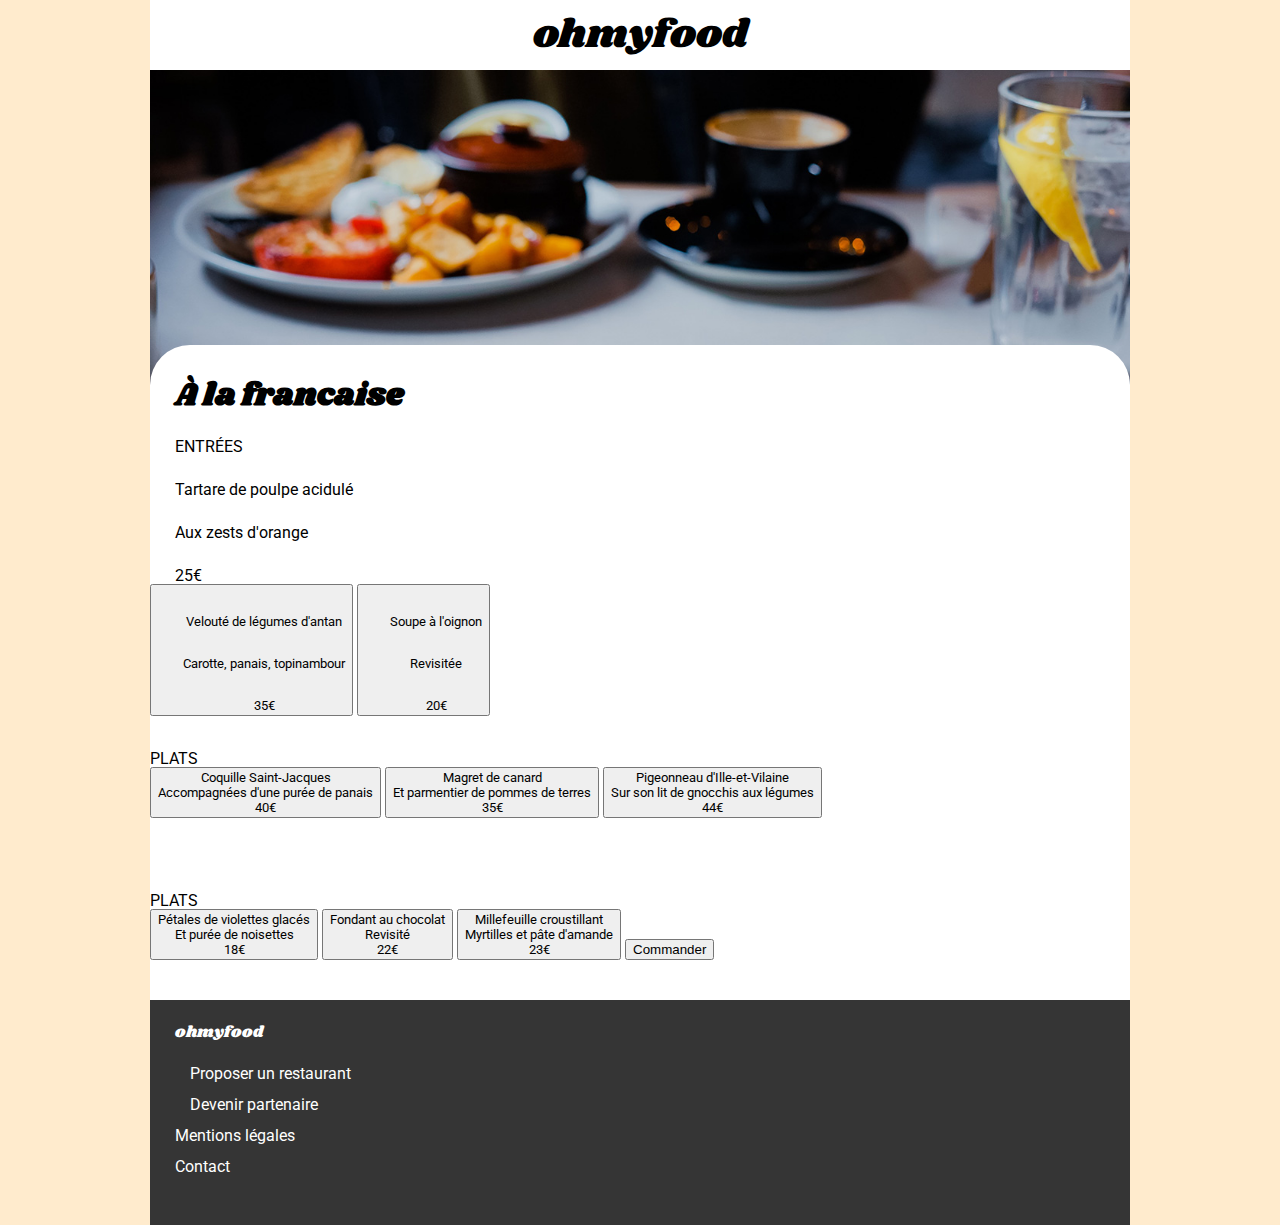
==== menu_a_la_francaise.html @ 924c574e "29/11/21" ====
<!DOCTYPE html>

<html lang="fr">

<head>
    <meta charset="utf-8" />

    <title>ohmyfood</title>

    <link rel="stylesheet" href="css/style.css" />
    
    <link rel="stylesheet" href="https://use.fontawesome.com/releases/v5.8.1/css/all.css" integrity="sha384-50oBUHEmvpQ+1lW4y57PTFmhCaXp0ML5d60M1M7uH2+nqUivzIebhndOJK28anvf" crossorigin="anonymous">

    <link rel="preconnect" href="https://fonts.googleapis.com">
    <link rel="preconnect" href="https://fonts.gstatic.com" crossorigin>
    <link href="https://fonts.googleapis.com/css2?family=Shrikhand&display=swap" rel="stylesheet">
    <link href="https://fonts.googleapis.com/css2?family=Roboto:ital,wght@0,100;0,300;0,400;0,500;0,700;0,900;1,100;1,300;1,400;1,500;1,700;1,900&family=Shrikhand&display=swap" rel="stylesheet">
</head>

<header>
    <a href="index.html">
        <div class="block_titre">
            <i class="fas fa-arrow-left"></i>
            <h1>ohmyfood</h1>
            <div></div>
        </div>
    </a>
</header>

<body>
    <div class="entrees">
        <div class="image_pres">
            <img src="images/menus/a_la_francaise_menu.jpg" alt="A la francaise">
        </div>
        <h2>À la francaise<i class="far fa-heart"></i></h2>
        <p>ENTRÉES</p>
        <figure>
            <div class="nom"><p>Tartare de poulpe acidulé</p></div>
            <div class="description"><p>Aux zests d'orange</p></div>
            <div class="prix"><p>25€</p></div>
        </figure>
        <button>
            <div class="nom"><p>Velouté de légumes d'antan</p></div>
            <div class="description"><p>Carotte, panais, topinambour</p></div>
            <div class="prix"><p>35€</p></div>
        </button>
        <button>
            <div class="nom"><p>Soupe à l'oignon</p></div>
            <div class="description"><p>Revisitée</p></div>
            <div class="prix"><p>20€</p></div>
        </button>
    </div>
    <section class="plats">
        <p>PLATS</p>
        <button>
            <div class="nom"><p>Coquille Saint-Jacques</p></div>
            <div class="description"><p>Accompagnées d'une purée de panais</p></div>
            <div class="prix"><p>40€</p></div>
        </button>
        <button>
            <div class="nom"><p>Magret de canard</p></div>
            <div class="description"><p>Et parmentier de pommes de terres</p></div>
            <div class="prix"><p>35€</p></div>
        </button>
        <button>
            <div class="nom"><p>Pigeonneau d'Ille-et-Vilaine</p></div>
            <div class="description"><p>Sur son lit de gnocchis aux légumes</p></div>
            <div class="prix"><p>44€</p></div>
        </button>
    </section>
    <section class="desserts">
        <p>PLATS</p>
        <button>
            <div class="nom"><p>Pétales de violettes glacés</p></div>
            <div class="description"><p>Et purée de noisettes</p></div>
            <div class="prix"><p>18€</p></div>
        </button>
        <button>
            <div class="nom"><p>Fondant au chocolat</p></div>
            <div class="description"><p>Revisité</p></div>
            <div class="prix"><p>22€</p></div>
        </button>
        <button>
            <div class="nom"><p>Millefeuille croustillant</p></div>
            <div class="description"><p>Myrtilles et pâte d'amande</p></div>
            <div class="prix"><p>23€</p></div>
        </button>
        <button>Commander</button>
    </section>
</body>

<footer>
    <h1>ohmyfood</h1>
    <ul>
        <li><a href=""><i class="fas fa-utensils"></i> Proposer un restaurant</a></li>
        <li><a href=""><i class="fas fa-hands-helping"></i> Devenir partenaire</a></li>
        <li><a href="">Mentions légales</a></li>
        <li><a href="">Contact</a></li>
    </ul>
</footer>
---- css/style.css ----
html, body, div, span, applet, object, iframe,
h1, h2, h3, h4, h5, h6, p, blockquote, pre,
a, abbr, acronym, address, big, cite, code,
del, dfn, em, img, ins, kbd, q, s, samp,
small, strike, strong, sub, sup, tt, var,
b, u, i, center,
dl, dt, dd, ol, ul, li,
fieldset, form, label, legend,
table, caption, tbody, tfoot, thead, tr, th, td,
article, aside, canvas, details, embed, 
figure, figcaption, footer, header, hgroup, 
menu, nav, output, ruby, section, summary,
time, mark, audio, video {
	margin: 0;
	padding: 0;
	border: 0;
	font-size: 100%;
	font: inherit;
	vertical-align: baseline;
}
/* HTML5 display-role reset for older browsers */
article, aside, details, figcaption, figure, 
footer, header, hgroup, menu, nav, section {
	display: block;
}
body {
	line-height: 1;
}
ol, ul {
	list-style: none;
}
blockquote, q {
	quotes: none;
}
blockquote:before, blockquote:after,
q:before, q:after {
	content: '';
	content: none;
}
table {
	border-collapse: collapse;
	border-spacing: 0;
}

body { 
	background-color: blanchedalmond;
	font-family: Roboto;
	margin-left: 150px;
	margin-right: 150px;
}

body header {
	margin-top: 0px;
}


h2 {
	font-family: Roboto;
	font-weight: bold;
}

p {
	font-family: Roboto;
}

header .block_titre {
	font-family: Shrikhand;
	font-size: 40px;
	padding-bottom: 15px;
	background-color: #fff;
	padding-top: 15px;
	display: flex;
	flex-direction: row;
	justify-content: space-around;
	align-items: center;

}

.block_titre i {
	color: #353535;
	font-size: 28px;
}

a {
	text-decoration: none;
	color: black;
}

header .searchBox {
	position: relative;
	width: 100%;
	padding-bottom: 15px;
	padding-top: 15px;
	text-align: center;
	border: none;
	background-color: #eaeaea;
	color: #353535;
	outline: 0;
	-webkit-box-shadow: inset 0 12px 13px -20px rgba(0,0,0,0.8);
    -moz-box-shadow: inset 0 12px 16px -20px rgba(0,0,0,0.8);
    box-shadow: inset 0 12px 16px -20px rgba(0,0,0,0.8);
}

.input_container i {
	position:absolute; 
	left: 420px; 
	top: 85px; 
	padding: 9px 8px; 
	color: #353535;
}

header .block_resa {
	padding-top: 25px;
	padding-bottom: 25px;
	background-color: #f6f6f6;
}

header .block_resa h2 {
	font-size: 24px;
	padding-bottom: 10px;
}

header .block_resa p {
	font-weight: 200;
	padding-bottom: 15px;
}

header .block_resa .searchButton {
	background-color: #e671da;
	background: linear-gradient(to bottom right, #ef74da, #9d59dc);
	border: none;
	border-radius: 25px;
	padding: 15px;
	padding-right: 18px;
	padding-left: 18px;
	font-size: 15px;
	color: white;
	box-shadow: 4px 4px 12px #aaa;
	font-weight: bold;
	cursor: pointer;
}

.image_pres img {
	max-width: 100%;
	position: absolute;
	z-index: -1;
	top: -275px;
}

.entrees {
	margin-top: 275px;
	padding-top: 35px;
	border-top-left-radius: 40px;
	border-top-right-radius: 40px;
	background-color: #fff;
	position: relative;
}

.entrees h2 {
	font-family: Shrikhand;
	font-size: 32px;
	margin-left: 25px;
}

.entrees p {
	margin-top: 27px;
	margin-left: 25px;
} 

section {
	background-color: #fff;
	padding-top: 35px;
	padding-bottom: 40px;
}

section ul {
	list-style-type: none;
	text-align: left;
}

section h2 {
	text-align: left;
	font-size: 24px;
	padding-bottom: 20px;
	margin-left: 25px;
}

section li {
	counter-increment: list;
	margin-bottom: 20px;
	margin-left: 25px;
	margin-right: 25px;
	border-radius: 25px;
	padding-top: 30px;
	padding-bottom: 30px;
	background-color: #f6f6f6;
	font-weight: 400;
	box-shadow: 4px 4px 12px #aaa;
	cursor: pointer;
}

section li i {
	color: #7e7e7e;
	padding-left: 15px;
	padding-right: 20px;
	width: 23px;
	height: auto;
}

section li i:hover {
	color: #9356dc;
}

section li::before {
	content: counter(list);
	border-radius: 50%;
	margin-right: 0.5rem; 
	padding: 0.2rem 0.5rem;
	background: #9356dc;
	border-color: #9356dc;
	color: #fff;
	margin-left: -13px;
}

section li:hover {
	background-color: #f5edff;
}

section li:hover i {
	color: #9356dc;
}

header {
	text-align: center;
	margin-top: 25px;
}

main {
	background-color: #f6f6f6;
	padding-top: 35px;
	padding-bottom: 50px;
}

main h2 {
	text-align: left;
	font-size: 24px;
	padding-bottom: 20px;
	margin-left: 25px;
}

main figure {
	border-radius: 15px;
	background-color: #fff;
	margin-left: 25px;
	margin-right: 25px;
	margin-bottom: 25px;
	width: 370px;
	height: auto;
	box-shadow: 4px 4px 12px #aaa;
}

main figure:hover {
	background-color: #f5edff;
}

main img {
	width: 370px;
	height: auto;
	border-top-left-radius: 15px;
	border-top-right-radius: 15px;
}

main a {
	text-decoration: none;
}

main figcaption {
	display: flex;
	justify-content: space-between;
	padding: 18px;
}

main h3 {
	color: black;
	font-weight: bold;
	margin-bottom: 8px;
}

main p {
	color: black;
	font-weight: 300;
}

main i {
	font-size: 24px;
	color: #fff;
	-webkit-text-stroke-width: 1px;
	-webkit-text-stroke-color: black;
}

main i:hover {
	color: #9d59dc;
	-webkit-text-stroke-width: 1px;
	-webkit-text-stroke-color: #9d59dc;
}

main .image {
	position: relative;
}

main .image .sticker {
    z-index: 1;
    position: absolute;
	right: 13px;
	top: 20px;
}

main .image .sticker p {
	background: #99e2d0;
	color: #028867;
	font-weight: 500;
	padding-right: 25px;
	padding: 15px;
	padding-top: 8px;
	padding-bottom: 8px;
	border-radius: 2px;
}

footer {
	padding-top: 25px;
	padding-bottom: 35px;
	background-color: #353535;
	color: white;
}

footer h1 {
	font-family: Shrikhand;
	text-align: left;
	margin-left: 25px;
	padding-bottom: 25px;
}

footer ul {
	list-style-type: none;
	text-align: left;
	margin-left: 25px;	
}

footer li {
	margin-bottom: 15px;
}

footer a {
	text-decoration: none;
	color: white;
}

footer i {
	padding-right: 15px;
}
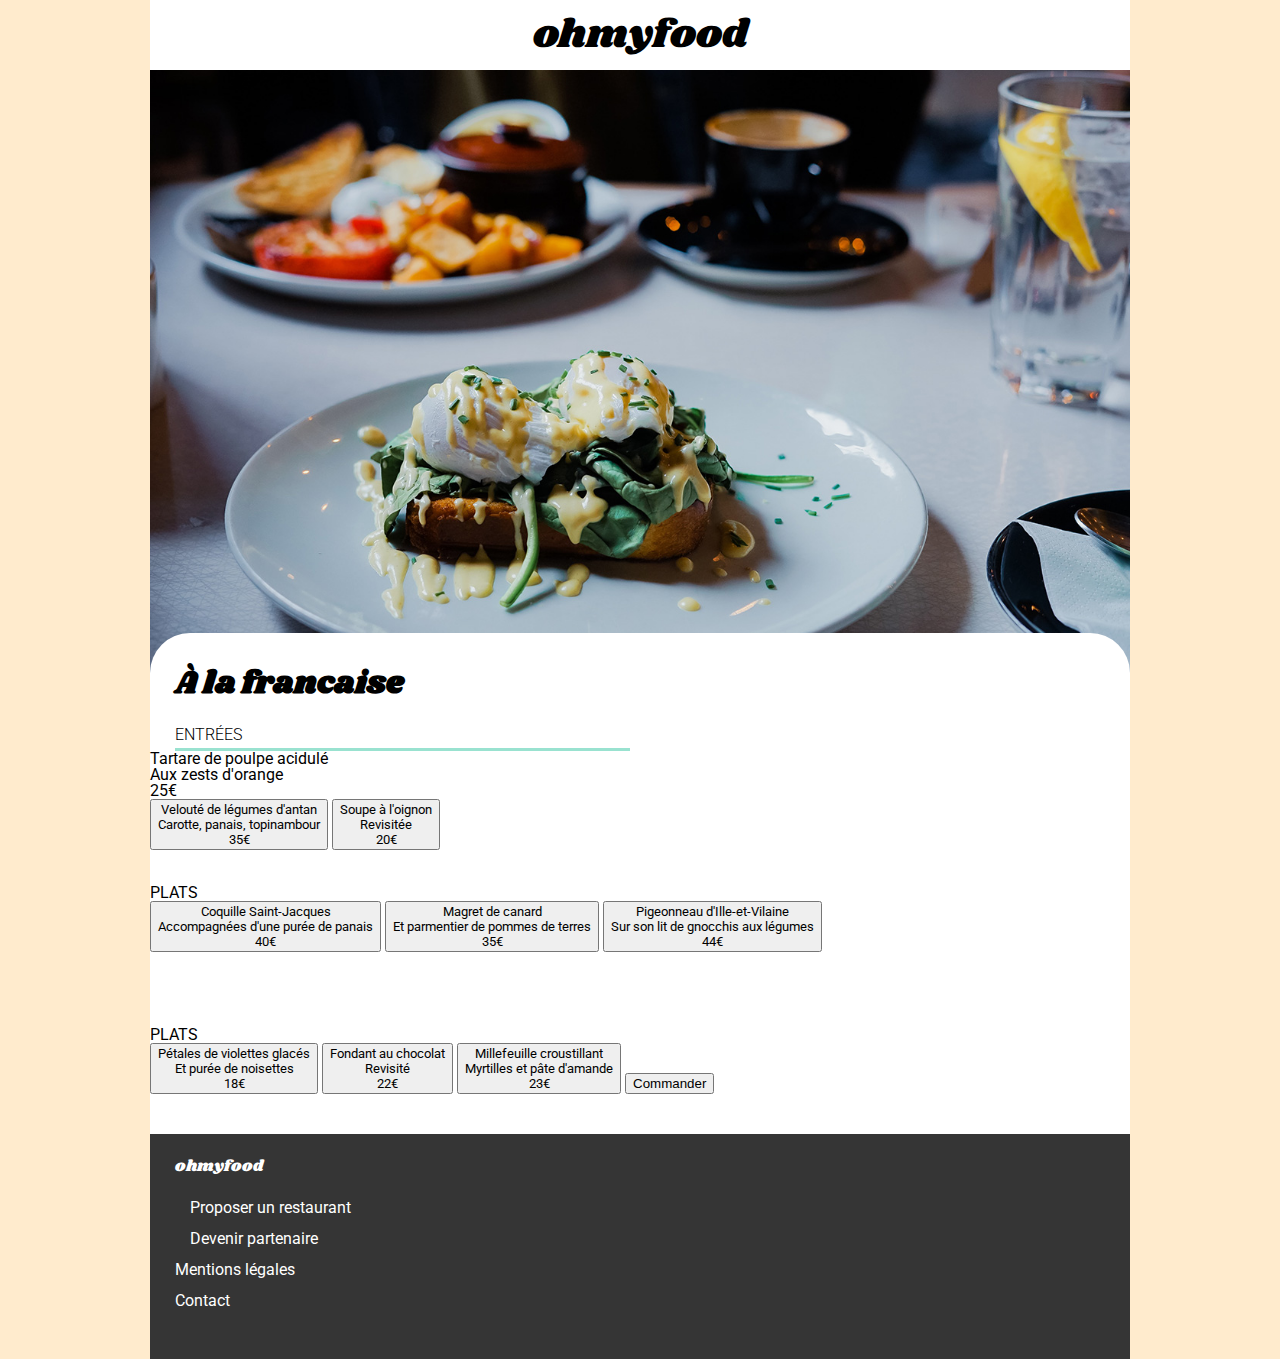
==== commit 78a9f364: "30/11/2021" ====
--- a/menu_a_la_francaise.html
+++ b/menu_a_la_francaise.html
@@ -28,16 +28,24 @@
 </header>
 
 <body>
+    <div class="image_pres">
+        <img src="images/menus/a_la_francaise_menu.jpg" alt="A la francaise">
+    </div>
     <div class="entrees">
-        <div class="image_pres">
-            <img src="images/menus/a_la_francaise_menu.jpg" alt="A la francaise">
+        <div class="block_titre_menu">
+            <h2>À la francaise</h2>
+            <i class="fas fa-heart"></i>
         </div>
-        <h2>À la francaise<i class="far fa-heart"></i></h2>
-        <p>ENTRÉES</p>
+        <div class="subtitle">
+            <p>ENTRÉES</p>
+        </div>
+        <div class="trait"></div>
         <figure>
             <div class="nom"><p>Tartare de poulpe acidulé</p></div>
-            <div class="description"><p>Aux zests d'orange</p></div>
-            <div class="prix"><p>25€</p></div>
+            <div class="figdown">
+                <div class="description"><p>Aux zests d'orange</p></div>
+                <div class="prix"><p>25€</p></div>
+            </div>
         </figure>
         <button>
             <div class="nom"><p>Velouté de légumes d'antan</p></div>
--- a/css/style.css
+++ b/css/style.css
@@ -140,32 +140,6 @@
 	cursor: pointer;
 }
 
-.image_pres img {
-	max-width: 100%;
-	position: absolute;
-	z-index: -1;
-	top: -275px;
-}
-
-.entrees {
-	margin-top: 275px;
-	padding-top: 35px;
-	border-top-left-radius: 40px;
-	border-top-right-radius: 40px;
-	background-color: #fff;
-	position: relative;
-}
-
-.entrees h2 {
-	font-family: Shrikhand;
-	font-size: 32px;
-	margin-left: 25px;
-}
-
-.entrees p {
-	margin-top: 27px;
-	margin-left: 25px;
-} 
 
 section {
 	background-color: #fff;
@@ -309,7 +283,7 @@
 }
 
 main .image .sticker {
-    z-index: 1;
+	z-index: 1;
     position: absolute;
 	right: 13px;
 	top: 20px;
@@ -326,6 +300,65 @@
 	border-radius: 2px;
 }
 
+.image_pres img {
+	max-width: 100%;
+	position: relative;
+	z-index: 0;
+}
+
+.entrees {
+	padding-top: 35px;
+	border-top-left-radius: 40px;
+	border-top-right-radius: 40px;
+	background-color: #fff;
+	position: relative;
+	margin-top: -120px;
+}
+
+.entrees h2 {
+	font-family: Shrikhand;
+	font-size: 32px;
+}
+
+.block_titre_menu {
+	display: flex;
+	flex-direction: row;
+	justify-content: space-between;
+	align-items: center;
+	margin-left: 25px;
+	margin-right: 40px;
+}
+
+.block_titre_menu i {
+	font-size: 24px;
+	color: #fff;
+	-webkit-text-stroke-width: 1px;
+	-webkit-text-stroke-color: black;
+}
+
+.block_titre_menu i:hover {
+	color: #9d59dc;
+	-webkit-text-stroke-width: 1px;
+	-webkit-text-stroke-color: #9d59dc;
+}
+
+.subtitle p {
+	margin-top: 27px;
+	margin-left: 25px;
+	font-weight: 300;
+}
+
+.trait {
+	border-bottom: solid #99e2d0 3px;
+	margin-right: 500px;
+	margin-left: 25px;
+	padding-top: 5px;
+}
+
+.entrees figure {
+	
+}
+
 footer {
 	padding-top: 25px;
 	padding-bottom: 35px;
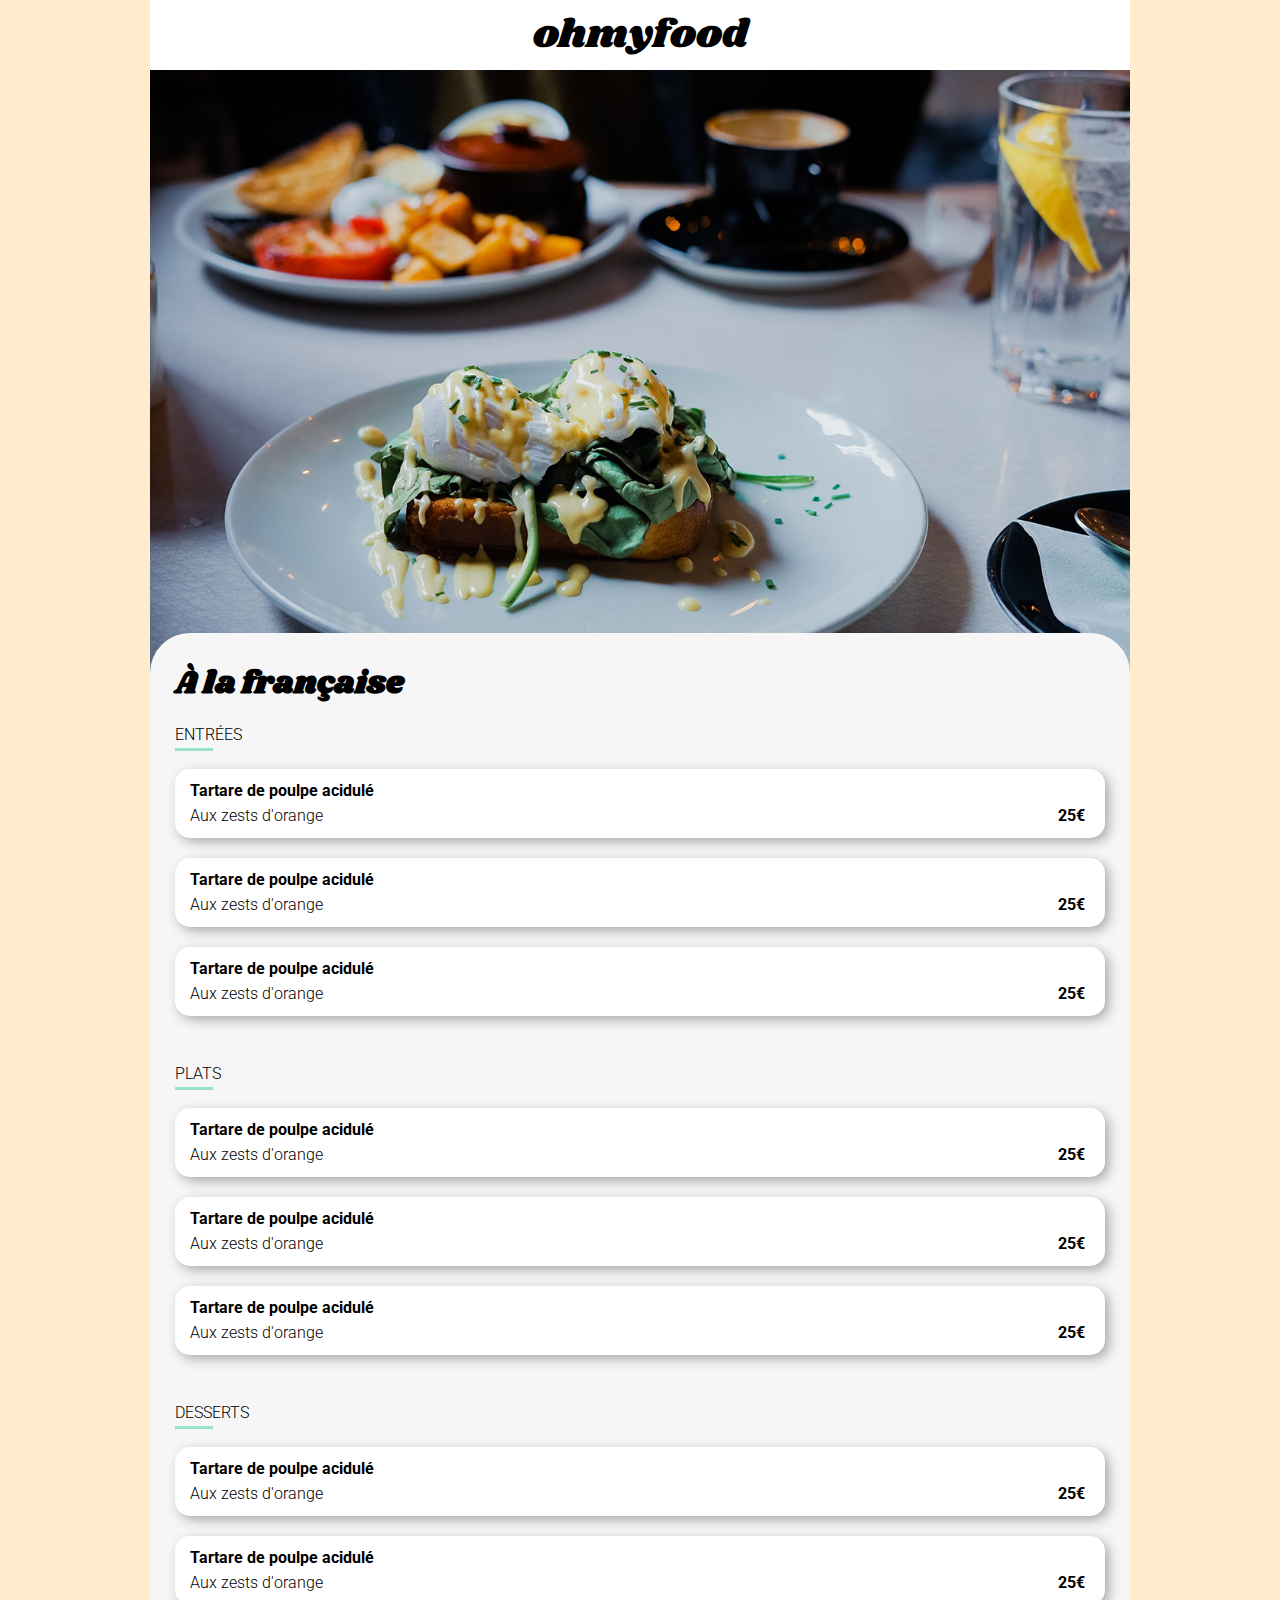
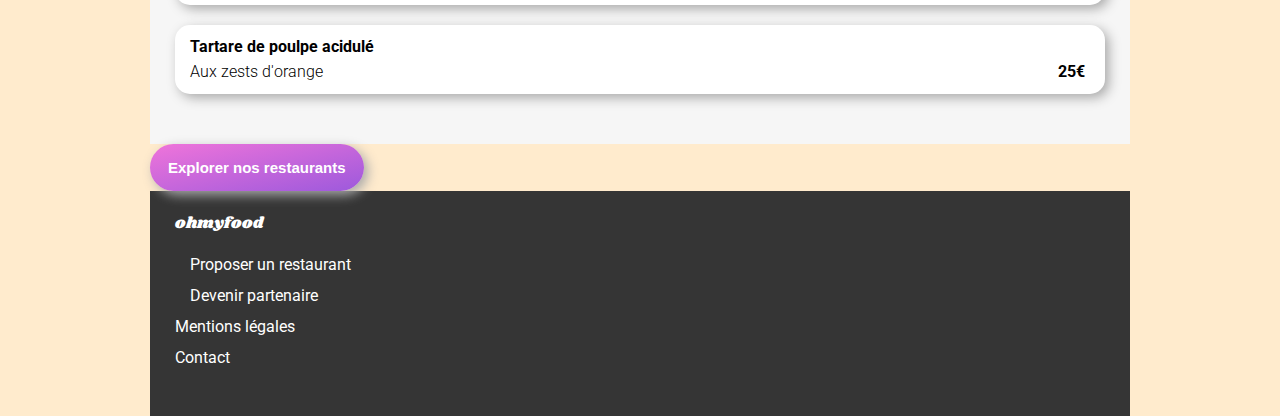
==== commit bbf899ef: "30/11/21" ====
--- a/menu_a_la_francaise.html
+++ b/menu_a_la_francaise.html
@@ -33,68 +33,159 @@
     </div>
     <div class="entrees">
         <div class="block_titre_menu">
-            <h2>À la francaise</h2>
+            <h2>À la française</h2>
             <i class="fas fa-heart"></i>
         </div>
         <div class="subtitle">
             <p>ENTRÉES</p>
         </div>
         <div class="trait"></div>
-        <figure>
-            <div class="nom"><p>Tartare de poulpe acidulé</p></div>
-            <div class="figdown">
-                <div class="description"><p>Aux zests d'orange</p></div>
-                <div class="prix"><p>25€</p></div>
+        <div class="container_cards">
+            <div class="card">
+                <figure>
+                    <div class="nom">
+                        <p>Tartare de poulpe acidulé</p>
+                    </div>
+                    <div class="figdown">
+                        <div class="description"><p>Aux zests d'orange</p></div>
+                        <div class="prix"><p>25€</p></div>
+                    </div>
+                </figure>
+                <div class="checkbox">
+                    <i class="fas fa-check-circle"></i>
+                </div>
             </div>
-        </figure>
-        <button>
-            <div class="nom"><p>Velouté de légumes d'antan</p></div>
-            <div class="description"><p>Carotte, panais, topinambour</p></div>
-            <div class="prix"><p>35€</p></div>
-        </button>
-        <button>
-            <div class="nom"><p>Soupe à l'oignon</p></div>
-            <div class="description"><p>Revisitée</p></div>
-            <div class="prix"><p>20€</p></div>
-        </button>
+            <div class="card">
+                <figure>
+                    <div class="nom">
+                        <p>Tartare de poulpe acidulé</p>
+                    </div>
+                    <div class="figdown">
+                        <div class="description"><p>Aux zests d'orange</p></div>
+                        <div class="prix"><p>25€</p></div>
+                    </div>
+                </figure>
+                <div class="checkbox">
+                    <i class="fas fa-check-circle"></i>
+                </div>
+            </div>            
+            <div class="card">
+                <figure>
+                    <div class="nom">
+                        <p>Tartare de poulpe acidulé</p>
+                    </div>
+                    <div class="figdown">
+                        <div class="description"><p>Aux zests d'orange</p></div>
+                        <div class="prix"><p>25€</p></div>
+                    </div>
+                </figure>
+                <div class="checkbox">
+                    <i class="fas fa-check-circle"></i>
+                </div>
+            </div>        
+        </div>
     </div>
-    <section class="plats">
-        <p>PLATS</p>
-        <button>
-            <div class="nom"><p>Coquille Saint-Jacques</p></div>
-            <div class="description"><p>Accompagnées d'une purée de panais</p></div>
-            <div class="prix"><p>40€</p></div>
-        </button>
-        <button>
-            <div class="nom"><p>Magret de canard</p></div>
-            <div class="description"><p>Et parmentier de pommes de terres</p></div>
-            <div class="prix"><p>35€</p></div>
-        </button>
-        <button>
-            <div class="nom"><p>Pigeonneau d'Ille-et-Vilaine</p></div>
-            <div class="description"><p>Sur son lit de gnocchis aux légumes</p></div>
-            <div class="prix"><p>44€</p></div>
-        </button>
-    </section>
-    <section class="desserts">
-        <p>PLATS</p>
-        <button>
-            <div class="nom"><p>Pétales de violettes glacés</p></div>
-            <div class="description"><p>Et purée de noisettes</p></div>
-            <div class="prix"><p>18€</p></div>
-        </button>
-        <button>
-            <div class="nom"><p>Fondant au chocolat</p></div>
-            <div class="description"><p>Revisité</p></div>
-            <div class="prix"><p>22€</p></div>
-        </button>
-        <button>
-            <div class="nom"><p>Millefeuille croustillant</p></div>
-            <div class="description"><p>Myrtilles et pâte d'amande</p></div>
-            <div class="prix"><p>23€</p></div>
-        </button>
-        <button>Commander</button>
-    </section>
+    <div class="plats">
+        <div class="subtitle">
+            <p>PLATS</p>
+        </div>
+        <div class="trait"></div>
+        <div class="container_cards">
+            <div class="card">
+                <figure>
+                    <div class="nom">
+                        <p>Tartare de poulpe acidulé</p>
+                    </div>
+                    <div class="figdown">
+                        <div class="description"><p>Aux zests d'orange</p></div>
+                        <div class="prix"><p>25€</p></div>
+                    </div>
+                </figure>
+                <div class="checkbox">
+                    <i class="fas fa-check-circle"></i>
+                </div>
+            </div>
+            <div class="card">
+                <figure>
+                    <div class="nom">
+                        <p>Tartare de poulpe acidulé</p>
+                    </div>
+                    <div class="figdown">
+                        <div class="description"><p>Aux zests d'orange</p></div>
+                        <div class="prix"><p>25€</p></div>
+                    </div>
+                </figure>
+                <div class="checkbox">
+                    <i class="fas fa-check-circle"></i>
+                </div>
+            </div>            
+            <div class="card">
+                <figure>
+                    <div class="nom">
+                        <p>Tartare de poulpe acidulé</p>
+                    </div>
+                    <div class="figdown">
+                        <div class="description"><p>Aux zests d'orange</p></div>
+                        <div class="prix"><p>25€</p></div>
+                    </div>
+                </figure>
+                <div class="checkbox">
+                    <i class="fas fa-check-circle"></i>
+                </div>
+            </div>        
+        </div>
+    </div>
+    <div class="desserts">
+        <div class="subtitle">
+            <p>DESSERTS</p>
+        </div>
+        <div class="trait"></div>
+        <div class="container_cards">
+            <div class="card">
+                <figure>
+                    <div class="nom">
+                        <p>Tartare de poulpe acidulé</p>
+                    </div>
+                    <div class="figdown">
+                        <div class="description"><p>Aux zests d'orange</p></div>
+                        <div class="prix"><p>25€</p></div>
+                    </div>
+                </figure>
+                <div class="checkbox">
+                    <i class="fas fa-check-circle"></i>
+                </div>
+            </div>
+            <div class="card">
+                <figure>
+                    <div class="nom">
+                        <p>Tartare de poulpe acidulé</p>
+                    </div>
+                    <div class="figdown">
+                        <div class="description"><p>Aux zests d'orange</p></div>
+                        <div class="prix"><p>25€</p></div>
+                    </div>
+                </figure>
+                <div class="checkbox">
+                    <i class="fas fa-check-circle"></i>
+                </div>
+            </div>            
+            <div class="card">
+                <figure>
+                    <div class="nom">
+                        <p>Tartare de poulpe acidulé</p>
+                    </div>
+                    <div class="figdown">
+                        <div class="description"><p>Aux zests d'orange</p></div>
+                        <div class="prix"><p>25€</p></div>
+                    </div>
+                </figure>
+                <div class="checkbox">
+                    <i class="fas fa-check-circle"></i>
+                </div>
+            </div>
+        </div>       
+    </div>
+    <input type="submit" value="Explorer nos restaurants" class="searchButton">
 </body>
 
 <footer>
--- a/css/style.css
+++ b/css/style.css
@@ -125,7 +125,7 @@
 	padding-bottom: 15px;
 }
 
-header .block_resa .searchButton {
+.searchButton {
 	background-color: #e671da;
 	background: linear-gradient(to bottom right, #ef74da, #9d59dc);
 	border: none;
@@ -331,7 +331,7 @@
 
 .block_titre_menu i {
 	font-size: 24px;
-	color: #fff;
+	color: #f6f6f6;
 	-webkit-text-stroke-width: 1px;
 	-webkit-text-stroke-color: black;
 }
@@ -350,13 +350,126 @@
 
 .trait {
 	border-bottom: solid #99e2d0 3px;
-	margin-right: 500px;
-	margin-left: 25px;
 	padding-top: 5px;
+	margin-left: 25px;
+	width: 38px;
+}
+
+.entrees {
+	background-color: #f6f6f6;
+	padding-bottom: 50px;
+}
+
+.plats {
+	background-color: #f6f6f6;
+	margin-top: -27px;
+	padding-bottom: 50px;
+}
+
+.desserts {
+	background-color: #f6f6f6;
+	margin-top: -27px;
+	padding-bottom: 50px;
+}
+
+.container_cards {
+	display: flex;
+	flex-direction: column;
+	gap: 20px;
+	margin-top: 18px;
+	margin-left: 25px;
+	margin-right: 25px;
 }
 
 .entrees figure {
-	
+	width: 100%;
+	padding-right: 20px;
+}
+
+.plats figure {
+	width: 100%;
+	padding-right: 20px;
+}
+
+.desserts figure {
+	width: 100%;
+	padding-right: 20px;
+}
+
+.card {
+	display: flex;
+	flex-direction: row;
+	justify-content: space-between;
+	align-items: center;
+	background-color: #fff;
+	padding-left: 15px;
+	border-radius: 15px;
+	box-shadow: 4px 4px 12px #aaa;
+}
+
+.card:hover .checkbox {
+	display: block;
+}
+
+.checkbox {
+	padding-left: 25px;
+	padding-right: 25px;
+	padding-top: 23px;
+	padding-bottom: 23px;
+	background-color: #99e2d0;
+	border-bottom-right-radius: 15px;
+	border-top-right-radius: 15px;
+	display: none;
+	animation: scaleIn 0.3s linear 0s normal forwards;
+}
+
+@keyframes scaleIn {
+	0% {
+	  transform: scaleX(0);
+	  transform-origin: 100% 100%;
+	}
+  
+	100% {
+	  transform: scaleX(1);
+	  transform-origin: 100% 100%;
+	}
+}
+
+.checkbox i {
+	color: #fff;
+	font-size: 23px;
+	animation: roTate 0.3s linear 0s 1 normal forwards;
+}
+
+@keyframes roTate {
+	0% {
+	  transform: rotate(0);
+	}
+  
+	100% {
+	  transform: rotate(360deg);
+	}
+  }
+
+figure .nom {
+	font-weight: bold;
+	margin-bottom: 9px;
+	padding-top: 14px;
+}
+
+figure .description {
+	font-weight: 300;
+	padding-bottom: 14px;
+}
+
+figure .prix {
+	font-weight: bold;
+}
+
+figure .figdown {
+	display: flex;
+	flex-direction: row;
+	justify-content: space-between;
 }
 
 footer {
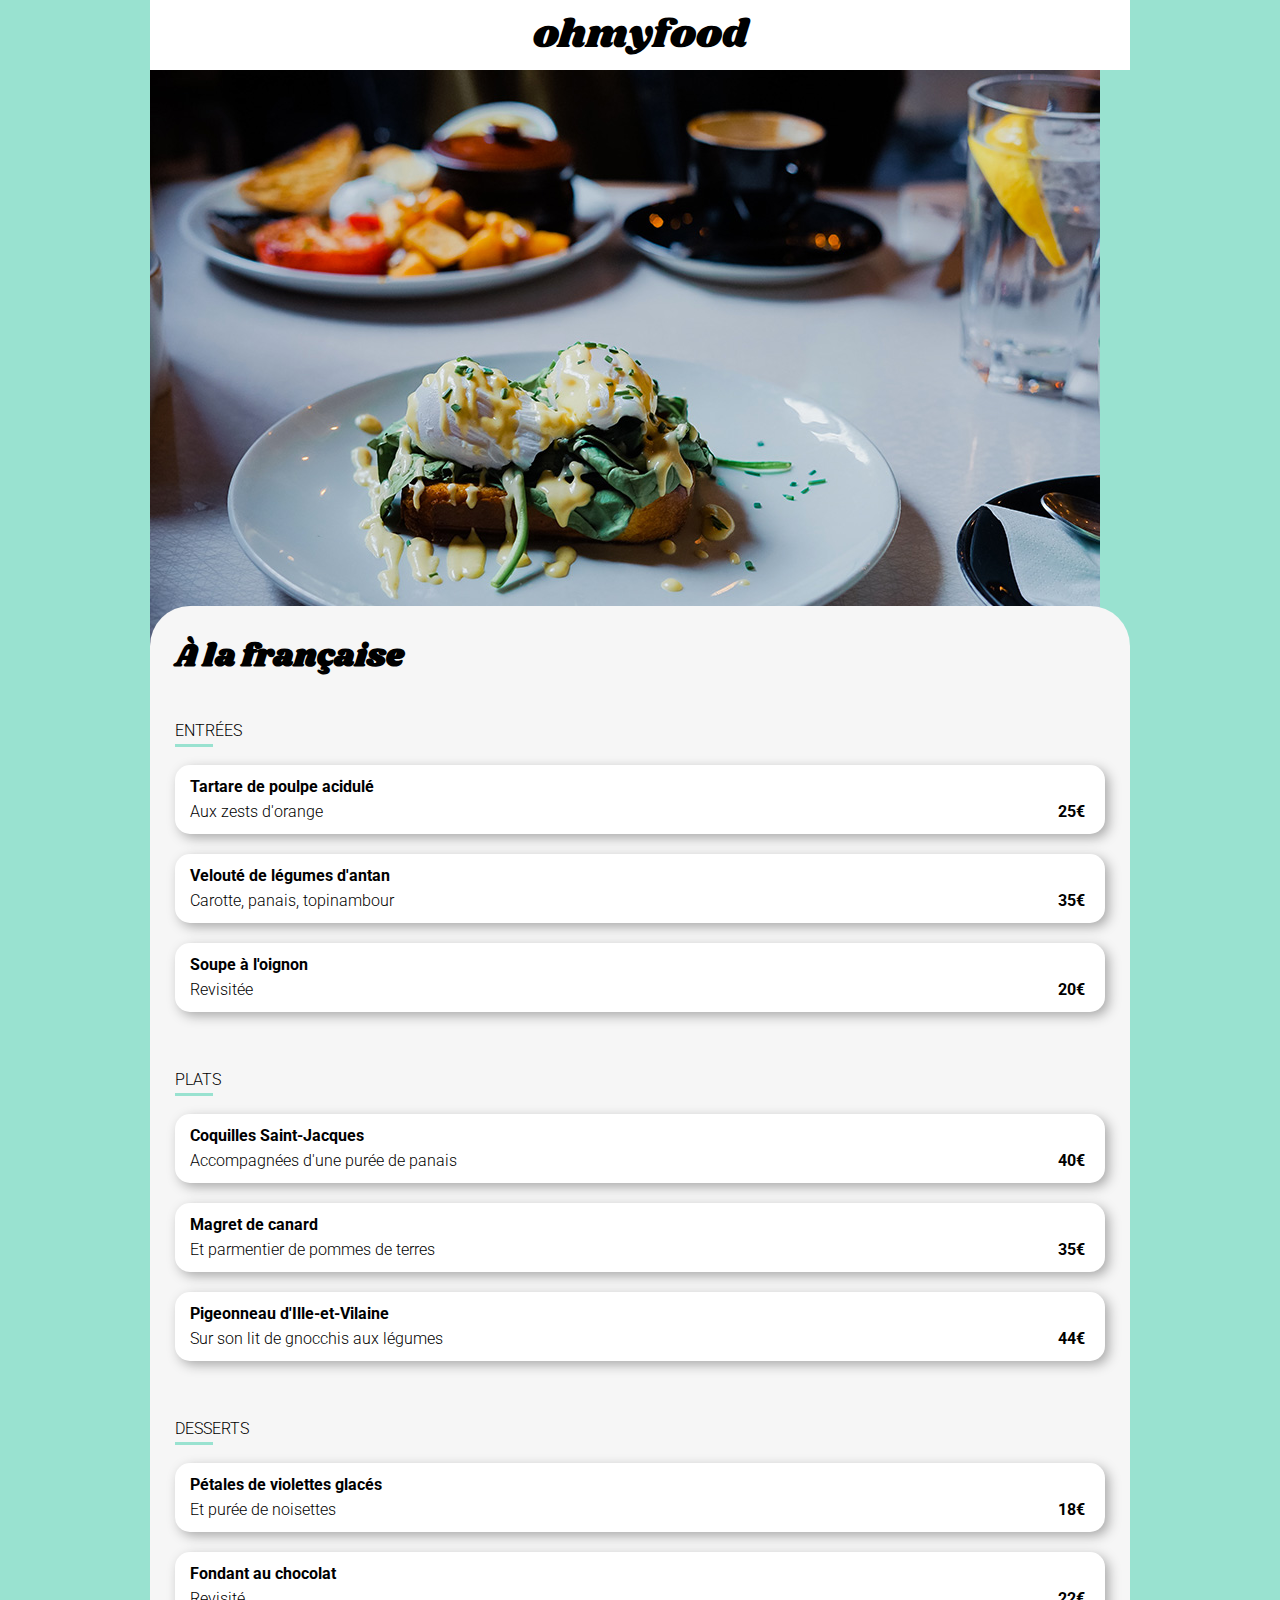
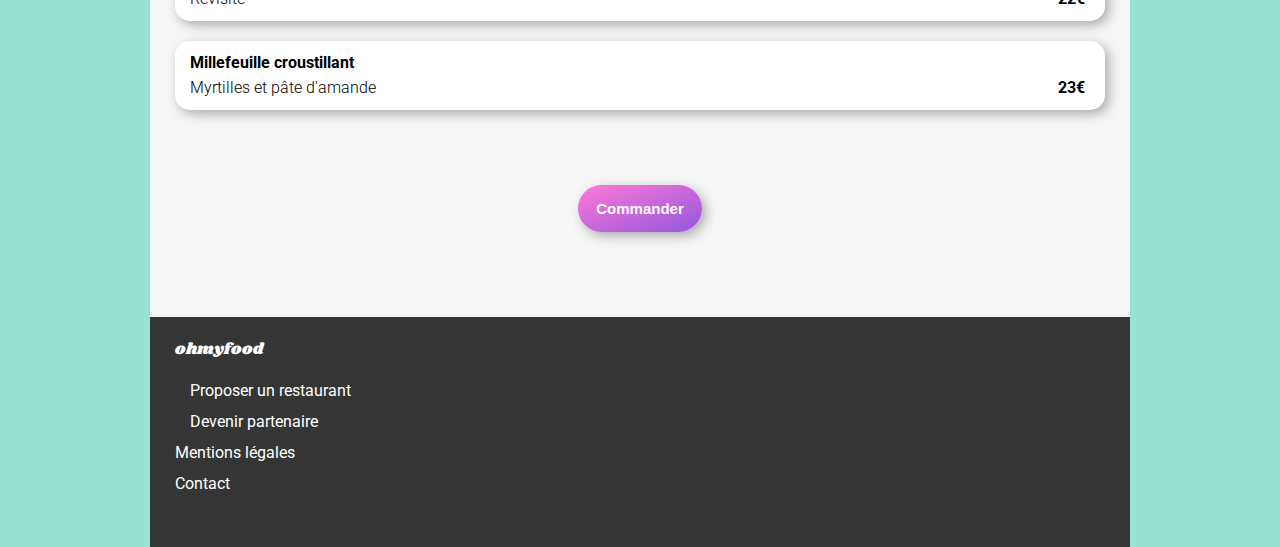
==== commit 4ac114dc: "02/12/21" ====
--- a/menu_a_la_francaise.html
+++ b/menu_a_la_francaise.html
@@ -4,8 +4,9 @@
 
 <head>
     <meta charset="utf-8" />
-
-    <title>ohmyfood</title>
+    <meta name="viewport" content="width=device-width">
+
+    <title>à la française</title>
 
     <link rel="stylesheet" href="css/style.css" />
     
@@ -17,183 +18,207 @@
     <link href="https://fonts.googleapis.com/css2?family=Roboto:ital,wght@0,100;0,300;0,400;0,500;0,700;0,900;1,100;1,300;1,400;1,500;1,700;1,900&family=Shrikhand&display=swap" rel="stylesheet">
 </head>
 
-<header>
-    <a href="index.html">
-        <div class="block_titre">
-            <i class="fas fa-arrow-left"></i>
-            <h1>ohmyfood</h1>
-            <div></div>
-        </div>
-    </a>
-</header>
-
 <body>
+    <header>
+        <a href="index.html">
+            <div class="block_titre">
+                <i class="fas fa-arrow-left"></i>
+                <h1>ohmyfood</h1>
+                <div></div>
+            </div>
+        </a>
+    </header>
     <div class="image_pres">
-        <img src="images/menus/a_la_francaise_menu.jpg" alt="A la francaise">
+        <img src="images/menus/menu_a_la_francaise.jpg" alt="A la francaise">
     </div>
     <div class="entrees">
         <div class="block_titre_menu">
             <h2>À la française</h2>
             <i class="fas fa-heart"></i>
         </div>
-        <div class="subtitle">
-            <p>ENTRÉES</p>
-        </div>
-        <div class="trait"></div>
+        <div class="load_1">
+            <div class="subtitle">
+                <p>ENTRÉES</p>
+            </div>
+            <div class="trait"></div>
+        </div>
         <div class="container_cards">
-            <div class="card">
-                <figure>
-                    <div class="nom">
-                        <p>Tartare de poulpe acidulé</p>
-                    </div>
-                    <div class="figdown">
-                        <div class="description"><p>Aux zests d'orange</p></div>
-                        <div class="prix"><p>25€</p></div>
-                    </div>
-                </figure>
-                <div class="checkbox">
-                    <i class="fas fa-check-circle"></i>
-                </div>
-            </div>
-            <div class="card">
-                <figure>
-                    <div class="nom">
-                        <p>Tartare de poulpe acidulé</p>
-                    </div>
-                    <div class="figdown">
-                        <div class="description"><p>Aux zests d'orange</p></div>
-                        <div class="prix"><p>25€</p></div>
-                    </div>
-                </figure>
-                <div class="checkbox">
-                    <i class="fas fa-check-circle"></i>
-                </div>
-            </div>            
-            <div class="card">
-                <figure>
-                    <div class="nom">
-                        <p>Tartare de poulpe acidulé</p>
-                    </div>
-                    <div class="figdown">
-                        <div class="description"><p>Aux zests d'orange</p></div>
-                        <div class="prix"><p>25€</p></div>
-                    </div>
-                </figure>
-                <div class="checkbox">
-                    <i class="fas fa-check-circle"></i>
-                </div>
-            </div>        
-        </div>
-    </div>
+            <div class="load_2">
+                <div class="card">
+                    <figure>
+                        <div class="nom">
+                            <p>Tartare de poulpe acidulé</p>
+                        </div>
+                        <div class="figdown">
+                            <div class="description"><p>Aux zests d'orange</p></div>
+                            <div class="prix"><p>25€</p></div>
+                        </div>
+                    </figure>
+                    <div class="checkbox">
+                        <i class="fas fa-check-circle"></i>
+                    </div>
+                </div>
+            </div>
+            <div class="load_3">
+                <div class="card">
+                    <figure>
+                        <div class="nom">
+                            <p>Velouté de légumes d'antan</p>
+                        </div>
+                        <div class="figdown">
+                            <div class="description"><p>Carotte, panais, topinambour</p></div>
+                            <div class="prix"><p>35€</p></div>
+                        </div>
+                    </figure>
+                    <div class="checkbox">
+                        <i class="fas fa-check-circle"></i>
+                    </div>
+                </div>
+            </div>           
+            <div class="load_4">
+                <div class="card">
+                    <figure>
+                        <div class="nom">
+                            <p>Soupe à l'oignon</p>
+                        </div>
+                        <div class="figdown">
+                            <div class="description"><p>Revisitée</p></div>
+                            <div class="prix"><p>20€</p></div>
+                        </div>
+                    </figure>
+                    <div class="checkbox">
+                        <i class="fas fa-check-circle"></i>
+                    </div>
+                </div>        
+            </div>
+        </div>
     <div class="plats">
-        <div class="subtitle">
-            <p>PLATS</p>
-        </div>
-        <div class="trait"></div>
+        <div class="load_5">
+            <div class="subtitle">
+                <p>PLATS</p>
+            </div>
+            <div class="trait"></div>
+        </div>
         <div class="container_cards">
-            <div class="card">
-                <figure>
-                    <div class="nom">
-                        <p>Tartare de poulpe acidulé</p>
-                    </div>
-                    <div class="figdown">
-                        <div class="description"><p>Aux zests d'orange</p></div>
-                        <div class="prix"><p>25€</p></div>
-                    </div>
-                </figure>
-                <div class="checkbox">
-                    <i class="fas fa-check-circle"></i>
-                </div>
-            </div>
-            <div class="card">
-                <figure>
-                    <div class="nom">
-                        <p>Tartare de poulpe acidulé</p>
-                    </div>
-                    <div class="figdown">
-                        <div class="description"><p>Aux zests d'orange</p></div>
-                        <div class="prix"><p>25€</p></div>
-                    </div>
-                </figure>
-                <div class="checkbox">
-                    <i class="fas fa-check-circle"></i>
-                </div>
-            </div>            
-            <div class="card">
-                <figure>
-                    <div class="nom">
-                        <p>Tartare de poulpe acidulé</p>
-                    </div>
-                    <div class="figdown">
-                        <div class="description"><p>Aux zests d'orange</p></div>
-                        <div class="prix"><p>25€</p></div>
-                    </div>
-                </figure>
-                <div class="checkbox">
-                    <i class="fas fa-check-circle"></i>
-                </div>
-            </div>        
+            <div class="load_6">
+                <div class="card">
+                    <figure>
+                        <div class="nom">
+                            <p>Coquilles Saint-Jacques</p>
+                        </div>
+                        <div class="figdown">
+                            <div class="description"><p>Accompagnées d'une purée de panais</p></div>
+                            <div class="prix"><p>40€</p></div>
+                        </div>
+                    </figure>
+                    <div class="checkbox">
+                        <i class="fas fa-check-circle"></i>
+                    </div>
+                </div>
+            </div>
+            <div class="load_7">
+                <div class="card">
+                    <figure>
+                        <div class="nom">
+                            <p>Magret de canard</p>
+                        </div>
+                        <div class="figdown">
+                            <div class="description"><p>Et parmentier de pommes de terres</p></div>
+                            <div class="prix"><p>35€</p></div>
+                        </div>
+                    </figure>
+                    <div class="checkbox">
+                        <i class="fas fa-check-circle"></i>
+                    </div>
+                </div>
+            </div>
+            <div class="load_8">      
+                <div class="card">
+                    <figure>
+                        <div class="nom">
+                            <p>Pigeonneau d'Ille-et-Vilaine</p>
+                        </div>
+                        <div class="figdown">
+                            <div class="description"><p>Sur son lit de gnocchis aux légumes</p></div>
+                            <div class="prix"><p>44€</p></div>
+                        </div>
+                    </figure>
+                    <div class="checkbox">
+                        <i class="fas fa-check-circle"></i>
+                    </div>
+                </div>        
+            </div>
         </div>
     </div>
     <div class="desserts">
-        <div class="subtitle">
-            <p>DESSERTS</p>
-        </div>
-        <div class="trait"></div>
+        <div class="load_9">
+            <div class="subtitle">
+                <p>DESSERTS</p>
+            </div>
+            <div class="trait"></div>
+        </div>
         <div class="container_cards">
-            <div class="card">
-                <figure>
-                    <div class="nom">
-                        <p>Tartare de poulpe acidulé</p>
-                    </div>
-                    <div class="figdown">
-                        <div class="description"><p>Aux zests d'orange</p></div>
-                        <div class="prix"><p>25€</p></div>
-                    </div>
-                </figure>
-                <div class="checkbox">
-                    <i class="fas fa-check-circle"></i>
-                </div>
-            </div>
-            <div class="card">
-                <figure>
-                    <div class="nom">
-                        <p>Tartare de poulpe acidulé</p>
-                    </div>
-                    <div class="figdown">
-                        <div class="description"><p>Aux zests d'orange</p></div>
-                        <div class="prix"><p>25€</p></div>
-                    </div>
-                </figure>
-                <div class="checkbox">
-                    <i class="fas fa-check-circle"></i>
-                </div>
-            </div>            
-            <div class="card">
-                <figure>
-                    <div class="nom">
-                        <p>Tartare de poulpe acidulé</p>
-                    </div>
-                    <div class="figdown">
-                        <div class="description"><p>Aux zests d'orange</p></div>
-                        <div class="prix"><p>25€</p></div>
-                    </div>
-                </figure>
-                <div class="checkbox">
-                    <i class="fas fa-check-circle"></i>
-                </div>
-            </div>
-        </div>       
-    </div>
-    <input type="submit" value="Explorer nos restaurants" class="searchButton">
-</body>
-
-<footer>
-    <h1>ohmyfood</h1>
-    <ul>
-        <li><a href=""><i class="fas fa-utensils"></i> Proposer un restaurant</a></li>
-        <li><a href=""><i class="fas fa-hands-helping"></i> Devenir partenaire</a></li>
-        <li><a href="">Mentions légales</a></li>
-        <li><a href="">Contact</a></li>
-    </ul>
-</footer>+            <div class="load_10">
+                <div class="card">
+                    <figure>
+                        <div class="nom">
+                            <p>Pétales de violettes glacés</p>
+                        </div>
+                        <div class="figdown">
+                            <div class="description"><p>Et purée de noisettes</p></div>
+                            <div class="prix"><p>18€</p></div>
+                        </div>
+                    </figure>
+                    <div class="checkbox">
+                        <i class="fas fa-check-circle"></i>
+                    </div>
+                </div>
+            </div>
+            <div class="load_11">
+                <div class="card">
+                    <figure>
+                        <div class="nom">
+                            <p>Fondant au chocolat</p>
+                        </div>
+                        <div class="figdown">
+                            <div class="description"><p>Revisité</p></div>
+                            <div class="prix"><p>22€</p></div>
+                        </div>
+                    </figure>
+                    <div class="checkbox">
+                        <i class="fas fa-check-circle"></i>
+                    </div>
+                </div>
+            </div>
+            <div class="load_12">       
+                <div class="card">
+                    <figure>
+                        <div class="nom">
+                            <p>Millefeuille croustillant</p>
+                        </div>
+                        <div class="figdown">
+                            <div class="description"><p>Myrtilles et pâte d'amande</p></div>
+                            <div class="prix"><p>23€</p></div>
+                        </div>
+                    </figure>
+                    <div class="checkbox">
+                        <i class="fas fa-check-circle"></i>
+                    </div>
+                </div>
+            </div>       
+        </div>
+    </div>
+    <div class="order">
+        <input type="submit" value="Commander" class="searchButton">
+    </div>
+    <footer>
+        <h1>ohmyfood</h1>
+        <ul>
+            <li><a href=""><i class="fas fa-utensils"></i> Proposer un restaurant</a></li>
+            <li><a href=""><i class="fas fa-hands-helping"></i> Devenir partenaire</a></li>
+            <li><a href="">Mentions légales</a></li>
+            <li><a href="mailto:paul.jacobi.edit@gmail.com?subject=ohmyfood&body=on s'est régalé!">Contact</a></li>
+        </ul>
+    </footer>
+    </body>
+</html>--- a/css/style.css
+++ b/css/style.css
@@ -43,7 +43,7 @@
 }
 
 body { 
-	background-color: blanchedalmond;
+	background-color: #99E2D0;
 	font-family: Roboto;
 	margin-left: 150px;
 	margin-right: 150px;
@@ -52,7 +52,6 @@
 body header {
 	margin-top: 0px;
 }
-
 
 h2 {
 	font-family: Roboto;
@@ -99,14 +98,7 @@
 	-webkit-box-shadow: inset 0 12px 13px -20px rgba(0,0,0,0.8);
     -moz-box-shadow: inset 0 12px 16px -20px rgba(0,0,0,0.8);
     box-shadow: inset 0 12px 16px -20px rgba(0,0,0,0.8);
-}
-
-.input_container i {
-	position:absolute; 
-	left: 420px; 
-	top: 85px; 
-	padding: 9px 8px; 
-	color: #353535;
+	font-family: "Roboto", "Font Awesome 5 Map";
 }
 
 header .block_resa {
@@ -126,8 +118,8 @@
 }
 
 .searchButton {
-	background-color: #e671da;
-	background: linear-gradient(to bottom right, #ef74da, #9d59dc);
+	background-color: #FF79DA;
+	background: linear-gradient(to bottom right, #FF79DA, #9356dc);
 	border: none;
 	border-radius: 25px;
 	padding: 15px;
@@ -138,8 +130,14 @@
 	box-shadow: 4px 4px 12px #aaa;
 	font-weight: bold;
 	cursor: pointer;
-}
-
+	margin-top: 25px;
+	margin-bottom: 25px;
+}
+
+.searchButton:hover {
+	filter: brightness(115%);
+	box-shadow: 5px 5px 12px rgb(128, 128, 128);
+}
 
 section {
 	background-color: #fff;
@@ -228,7 +226,7 @@
 	margin-left: 25px;
 	margin-right: 25px;
 	margin-bottom: 25px;
-	width: 370px;
+	max-width: 100%;
 	height: auto;
 	box-shadow: 4px 4px 12px #aaa;
 }
@@ -238,7 +236,7 @@
 }
 
 main img {
-	width: 370px;
+	max-width: 100%;
 	height: auto;
 	border-top-left-radius: 15px;
 	border-top-right-radius: 15px;
@@ -273,9 +271,9 @@
 }
 
 main i:hover {
-	color: #9d59dc;
+	color: #9356DC;
 	-webkit-text-stroke-width: 1px;
-	-webkit-text-stroke-color: #9d59dc;
+	-webkit-text-stroke-color: #9356DC;
 }
 
 main .image {
@@ -312,7 +310,6 @@
 	border-top-right-radius: 40px;
 	background-color: #fff;
 	position: relative;
-	margin-top: -120px;
 }
 
 .entrees h2 {
@@ -327,6 +324,7 @@
 	align-items: center;
 	margin-left: 25px;
 	margin-right: 40px;
+	margin-bottom: 50px;
 }
 
 .block_titre_menu i {
@@ -337,9 +335,10 @@
 }
 
 .block_titre_menu i:hover {
-	color: #9d59dc;
+	color: #9356DC;
 	-webkit-text-stroke-width: 1px;
-	-webkit-text-stroke-color: #9d59dc;
+	-webkit-text-stroke-color: #9356DC;
+	cursor: pointer;
 }
 
 .subtitle p {
@@ -357,19 +356,20 @@
 
 .entrees {
 	background-color: #f6f6f6;
-	padding-bottom: 50px;
+	margin-bottom: 50px;
+	margin-top: -127px;
 }
 
 .plats {
 	background-color: #f6f6f6;
-	margin-top: -27px;
-	padding-bottom: 50px;
+	margin-bottom: 50px;
+	margin-top: 60px;
 }
 
 .desserts {
 	background-color: #f6f6f6;
-	margin-top: -27px;
-	padding-bottom: 50px;
+	margin-bottom: 50px;
+	margin-top: 60px;
 }
 
 .container_cards {
@@ -405,10 +405,18 @@
 	padding-left: 15px;
 	border-radius: 15px;
 	box-shadow: 4px 4px 12px #aaa;
-}
-
-.card:hover .checkbox {
-	display: block;
+	min-width: 0;
+}
+
+figure .nom {
+	font-weight: bold;
+	margin-bottom: 9px;
+	padding-top: 14px;
+}
+
+figure .description {
+	font-weight: 300;
+	padding-bottom: 14px;
 }
 
 .checkbox {
@@ -423,6 +431,101 @@
 	animation: scaleIn 0.3s linear 0s normal forwards;
 }
 
+figure .prix {
+	font-weight: bold;
+}
+
+figure .figdown {
+	display: flex;
+	flex-direction: row;
+	justify-content: space-between;
+}
+
+@keyframes LoadCard {
+	0% {
+		opacity: 0;
+		transform: translateY(200px);
+	}
+  
+	100% {
+	  opacity: 1;
+	  transform: translateY(0);
+	}
+}
+
+.load_1 {
+	animation: LoadCard 1.3s ease 0s 1 normal forwards;
+}
+
+.load_2 {
+    animation: LoadCard 1.3s ease 0s 1 normal forwards;
+	animation-delay: 200ms;
+}
+
+.load_3 {
+    animation: LoadCard 1.3s ease 0s 1 normal forwards;
+	animation-delay: 400ms;
+}
+
+.load_4 {
+    animation: LoadCard 1.3s ease 0s 1 normal forwards;
+	animation-delay: 600ms;
+}
+
+.load_5 {
+	animation: LoadCard 1.3s ease 0s 1 normal forwards;
+	animation-delay: 800ms;
+}
+
+.load_6 {
+    animation: LoadCard 1.3s ease 0s 1 normal forwards;
+	animation-delay: 1000ms;
+}
+
+.load_7 {
+    animation: LoadCard 1.3s ease 0s 1 normal forwards;
+	animation-delay: 1200ms;
+}
+
+.load_8 {
+    animation: LoadCard 1.3s ease 0s 1 normal forwards;
+	animation-delay: 1400ms;
+}
+
+.load_9 {
+	animation: LoadCard 1.3s ease 0s 1 normal forwards;
+	animation-delay: 1600ms;
+}
+
+.load_10 {
+    animation: LoadCard 1.3s ease 0s 1 normal forwards;
+	animation-delay: 1800ms;
+}
+
+.load_11 {
+    animation: LoadCard 1.3s ease 0s 1 normal forwards;
+	animation-delay: 2000ms;
+}
+
+.load_12 {
+    animation: LoadCard 1.3s ease 0s 1 normal forwards;
+	animation-delay: 2200ms;
+}
+
+.load_13 {
+    animation: LoadCard 1.3s ease 0s 1 normal forwards;
+	animation-delay: 2400ms;
+}
+
+.card:hover {
+	cursor: pointer;
+}
+
+.card:hover .checkbox {
+	display: block;
+}
+
+
 @keyframes scaleIn {
 	0% {
 	  transform: scaleX(0);
@@ -451,32 +554,19 @@
 	}
   }
 
-figure .nom {
-	font-weight: bold;
-	margin-bottom: 9px;
-	padding-top: 14px;
-}
-
-figure .description {
-	font-weight: 300;
-	padding-bottom: 14px;
-}
-
-figure .prix {
-	font-weight: bold;
-}
-
-figure .figdown {
-	display: flex;
-	flex-direction: row;
-	justify-content: space-between;
+.order {
+	display: flex;
+	justify-content: center;
+	margin-bottom: 60px;
+
 }
 
 footer {
 	padding-top: 25px;
-	padding-bottom: 35px;
+	padding-bottom: 40px;
 	background-color: #353535;
 	color: white;
+	margin-bottom: -50px;
 }
 
 footer h1 {
@@ -503,4 +593,4 @@
 
 footer i {
 	padding-right: 15px;
-}+}
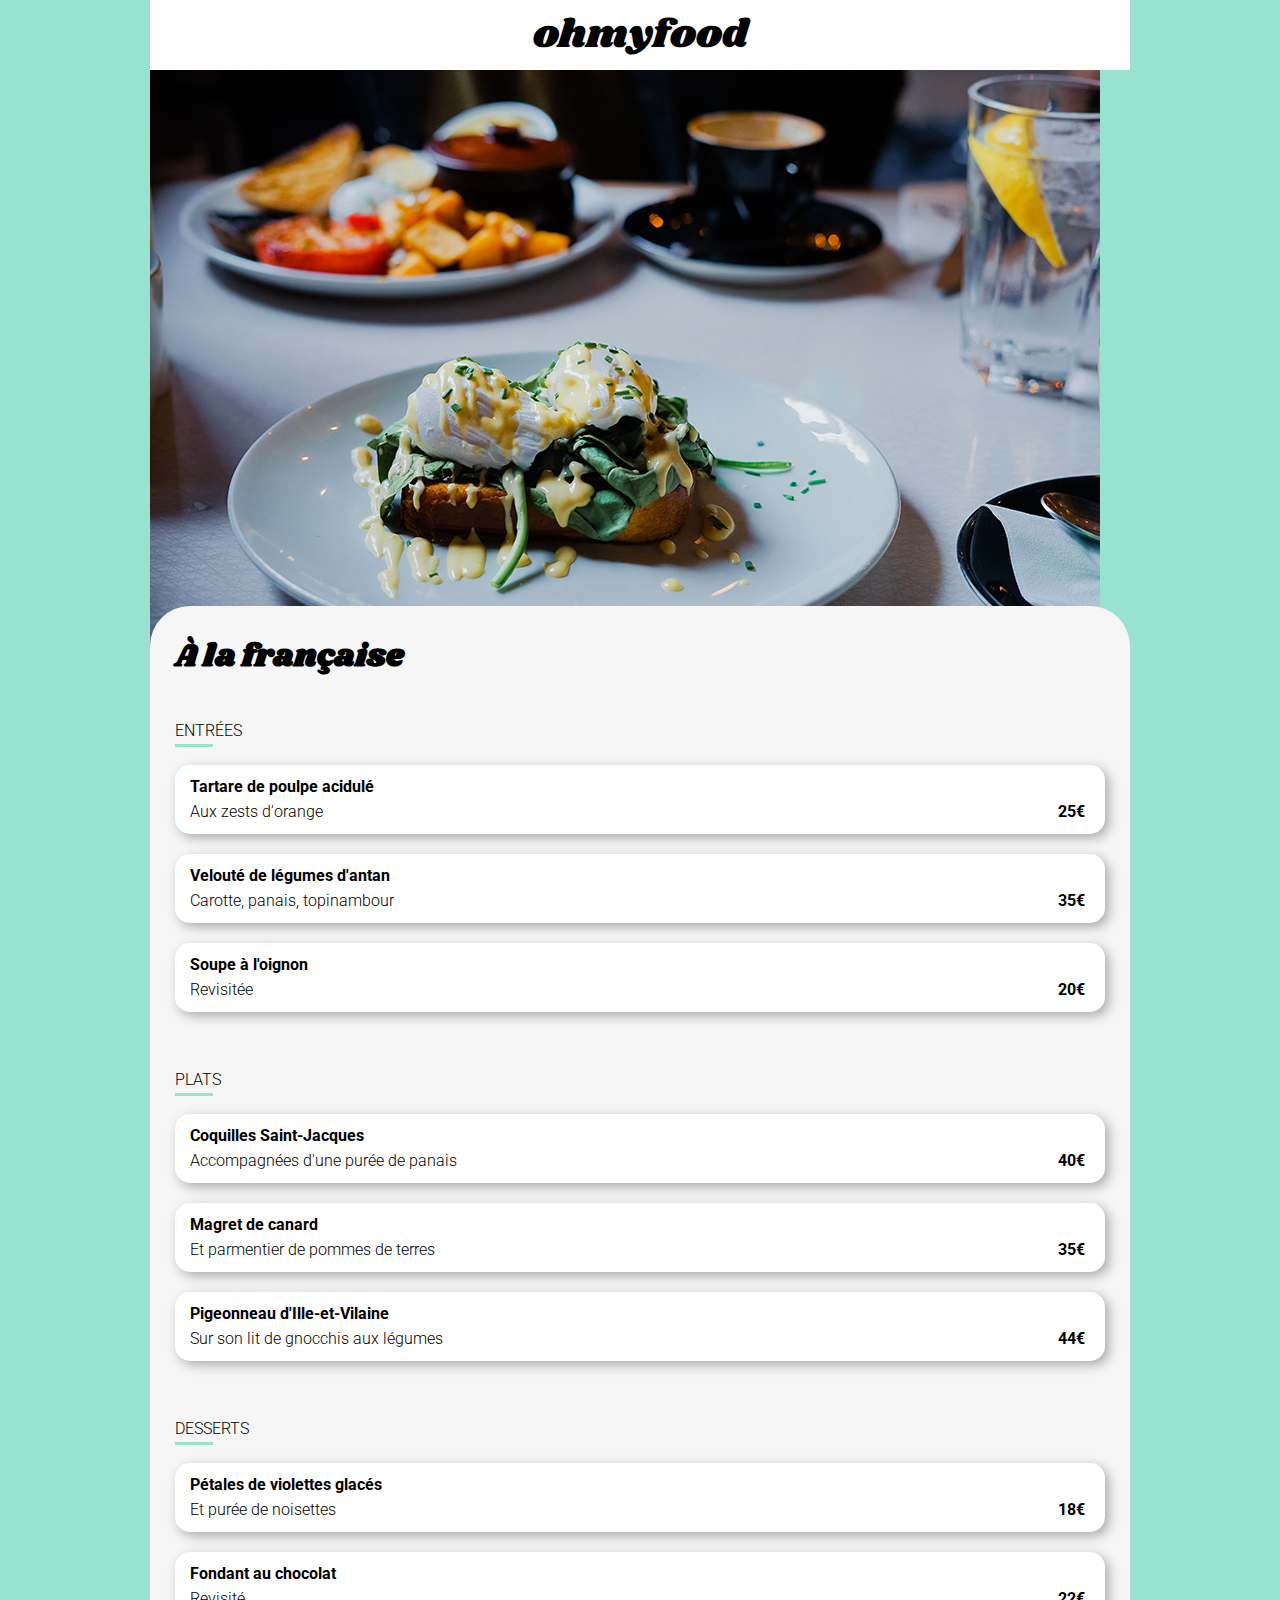
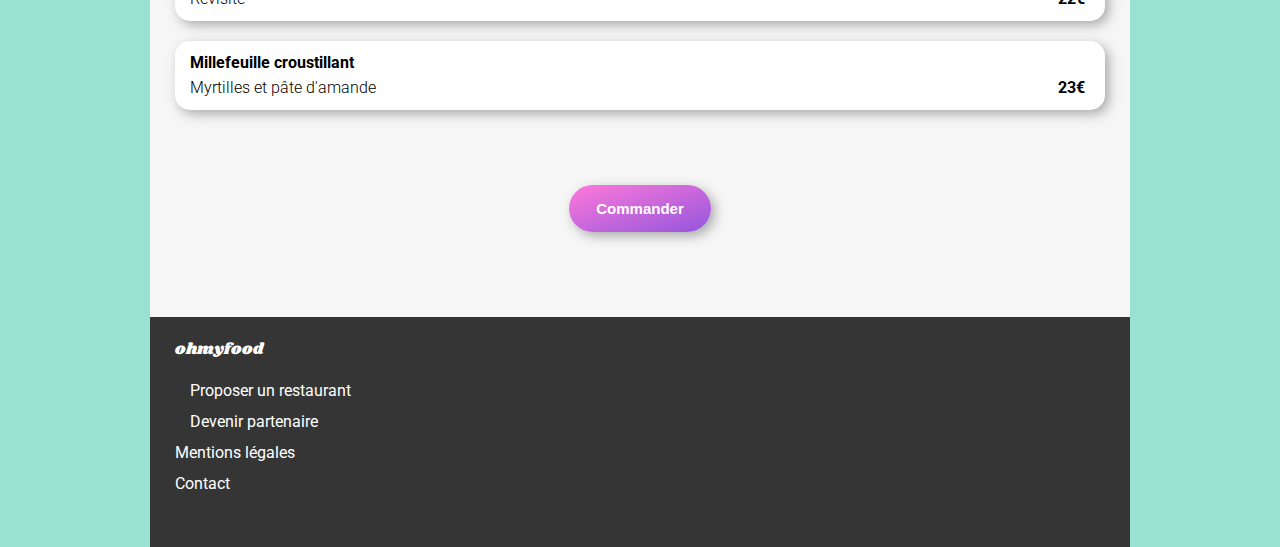
==== commit da3165b4: "3/12/21" ====
--- a/menu_a_la_francaise.html
+++ b/menu_a_la_francaise.html
@@ -9,6 +9,8 @@
     <title>à la française</title>
 
     <link rel="stylesheet" href="css/style.css" />
+    <link rel="stylesheet" href="css/tablette.css" />
+    <link rel="stylesheet" href="css/phone.css" />
     
     <link rel="stylesheet" href="https://use.fontawesome.com/releases/v5.8.1/css/all.css" integrity="sha384-50oBUHEmvpQ+1lW4y57PTFmhCaXp0ML5d60M1M7uH2+nqUivzIebhndOJK28anvf" crossorigin="anonymous">
 
@@ -92,13 +94,13 @@
                 </div>        
             </div>
         </div>
-    <div class="plats">
-        <div class="load_5">
-            <div class="subtitle">
-                <p>PLATS</p>
-            </div>
-            <div class="trait"></div>
-        </div>
+        <div class="plats">
+            <div class="load_5">
+                <div class="subtitle">
+                    <p>PLATS</p>
+                </div>
+                <div class="trait"></div>
+            </div>
         <div class="container_cards">
             <div class="load_6">
                 <div class="card">
@@ -149,7 +151,6 @@
                 </div>        
             </div>
         </div>
-    </div>
     <div class="desserts">
         <div class="load_9">
             <div class="subtitle">
@@ -207,6 +208,7 @@
                 </div>
             </div>       
         </div>
+    </div>
     </div>
     <div class="order">
         <input type="submit" value="Commander" class="searchButton">
--- a/css/style.css
+++ b/css/style.css
@@ -85,22 +85,6 @@
 	color: black;
 }
 
-header .searchBox {
-	position: relative;
-	width: 100%;
-	padding-bottom: 15px;
-	padding-top: 15px;
-	text-align: center;
-	border: none;
-	background-color: #eaeaea;
-	color: #353535;
-	outline: 0;
-	-webkit-box-shadow: inset 0 12px 13px -20px rgba(0,0,0,0.8);
-    -moz-box-shadow: inset 0 12px 16px -20px rgba(0,0,0,0.8);
-    box-shadow: inset 0 12px 16px -20px rgba(0,0,0,0.8);
-	font-family: "Roboto", "Font Awesome 5 Map";
-}
-
 header .block_resa {
 	padding-top: 25px;
 	padding-bottom: 25px;
@@ -122,9 +106,7 @@
 	background: linear-gradient(to bottom right, #FF79DA, #9356dc);
 	border: none;
 	border-radius: 25px;
-	padding: 15px;
-	padding-right: 18px;
-	padding-left: 18px;
+	padding: 15px 27px;
 	font-size: 15px;
 	color: white;
 	box-shadow: 4px 4px 12px #aaa;
@@ -412,11 +394,19 @@
 	font-weight: bold;
 	margin-bottom: 9px;
 	padding-top: 14px;
+	display: -webkit-box;
+	-webkit-line-clamp: 1;
+	-webkit-box-orient: vertical;  
+	overflow: hidden;
 }
 
 figure .description {
 	font-weight: 300;
-	padding-bottom: 14px;
+	margin-bottom: 14px;
+	display: -webkit-box;
+	-webkit-line-clamp: 1;
+	-webkit-box-orient: vertical;  
+	overflow: hidden;
 }
 
 .checkbox {
@@ -443,78 +433,87 @@
 
 @keyframes LoadCard {
 	0% {
-		opacity: 0;
-		transform: translateY(200px);
+		transform: translateY(150px);
 	}
   
 	100% {
-	  opacity: 1;
-	  transform: translateY(0);
+		transform: translateY(0);
+	}
+}
+
+@keyframes aPPear {
+	0% {
+		opacity: 0;
+	}
+  
+	100% {
+		opacity: 1;
 	}
 }
 
 .load_1 {
-	animation: LoadCard 1.3s ease 0s 1 normal forwards;
+	animation: LoadCard 1.3s ease 0s 1 normal forwards,
+	aPPear 2.5s ease-in 0s 1 normal forwards;
 }
 
 .load_2 {
-    animation: LoadCard 1.3s ease 0s 1 normal forwards;
-	animation-delay: 200ms;
+    animation: LoadCard 1.3s ease 0.2s 1 normal forwards,
+	aPPear 2.7s ease-in 0s 1 normal forwards;
 }
 
 .load_3 {
-    animation: LoadCard 1.3s ease 0s 1 normal forwards;
-	animation-delay: 400ms;
+    animation: LoadCard 1.3s ease 0.4s 1 normal forwards,
+	aPPear 2.9s ease-in 0s 1 normal forwards;
 }
 
 .load_4 {
-    animation: LoadCard 1.3s ease 0s 1 normal forwards;
-	animation-delay: 600ms;
+	animation: LoadCard 1.3s ease 0.6s 1 normal forwards,
+	aPPear 3.1s ease-in 0s 1 normal forwards;
 }
 
 .load_5 {
-	animation: LoadCard 1.3s ease 0s 1 normal forwards;
-	animation-delay: 800ms;
+	animation: LoadCard 1.3s ease 0.8s 1 normal forwards,
+	aPPear 3.3s ease-in 0s 1 normal forwards;
 }
 
 .load_6 {
-    animation: LoadCard 1.3s ease 0s 1 normal forwards;
-	animation-delay: 1000ms;
+	animation: LoadCard 1.3s ease 1s 1 normal forwards,
+	aPPear 3.5s ease-in 0s 1 normal forwards;
 }
 
 .load_7 {
-    animation: LoadCard 1.3s ease 0s 1 normal forwards;
-	animation-delay: 1200ms;
+	animation: LoadCard 1.3s ease 1.2s 1 normal forwards,
+	aPPear 3.7s ease-in 0s 1 normal forwards;
 }
 
 .load_8 {
-    animation: LoadCard 1.3s ease 0s 1 normal forwards;
-	animation-delay: 1400ms;
+	animation: LoadCard 1.3s ease 1.4s 1 normal forwards,
+	aPPear 3.9s ease-in 0s 1 normal forwards;
 }
 
 .load_9 {
-	animation: LoadCard 1.3s ease 0s 1 normal forwards;
-	animation-delay: 1600ms;
+	animation: LoadCard 1.3s ease 1.6s 1 normal forwards,
+	aPPear 5.0s ease-in 0s 1 normal forwards;
 }
 
 .load_10 {
-    animation: LoadCard 1.3s ease 0s 1 normal forwards;
-	animation-delay: 1800ms;
+	animation: LoadCard 1.3s ease 1.8s 1 normal forwards,
+	aPPear 5.2s ease-in 0s 1 normal forwards;
 }
 
 .load_11 {
-    animation: LoadCard 1.3s ease 0s 1 normal forwards;
-	animation-delay: 2000ms;
+	animation: LoadCard 1.3s ease 2s 1 normal forwards,
+	aPPear 5.4s ease-in 0s 1 normal forwards;
 }
 
 .load_12 {
-    animation: LoadCard 1.3s ease 0s 1 normal forwards;
-	animation-delay: 2200ms;
+	animation: LoadCard 1.3s ease 2.2s 1 normal forwards,
+	aPPear 5.6s ease-in 0s 1 normal forwards;
 }
 
 .load_13 {
-    animation: LoadCard 1.3s ease 0s 1 normal forwards;
-	animation-delay: 2400ms;
+	animation: LoadCard 1.3s ease 2.4s 1 normal forwards,
+	aPPear 5.8s ease-in 0s 1 normal forwards;
 }
 
 .card:hover {
--- a/css/tablette.css
+++ b/css/tablette.css
@@ -0,0 +1,6 @@
+@media screen and (max-width: 992px) {
+    body {
+        margin-left: 0;
+        margin-right: 0;
+    }
+}--- a/css/phone.css
+++ b/css/phone.css
@@ -0,0 +1,6 @@
+@media screen and (max-width: 767px) {
+    body {
+        margin-left: 0;
+        margin-right: 0;
+    }
+}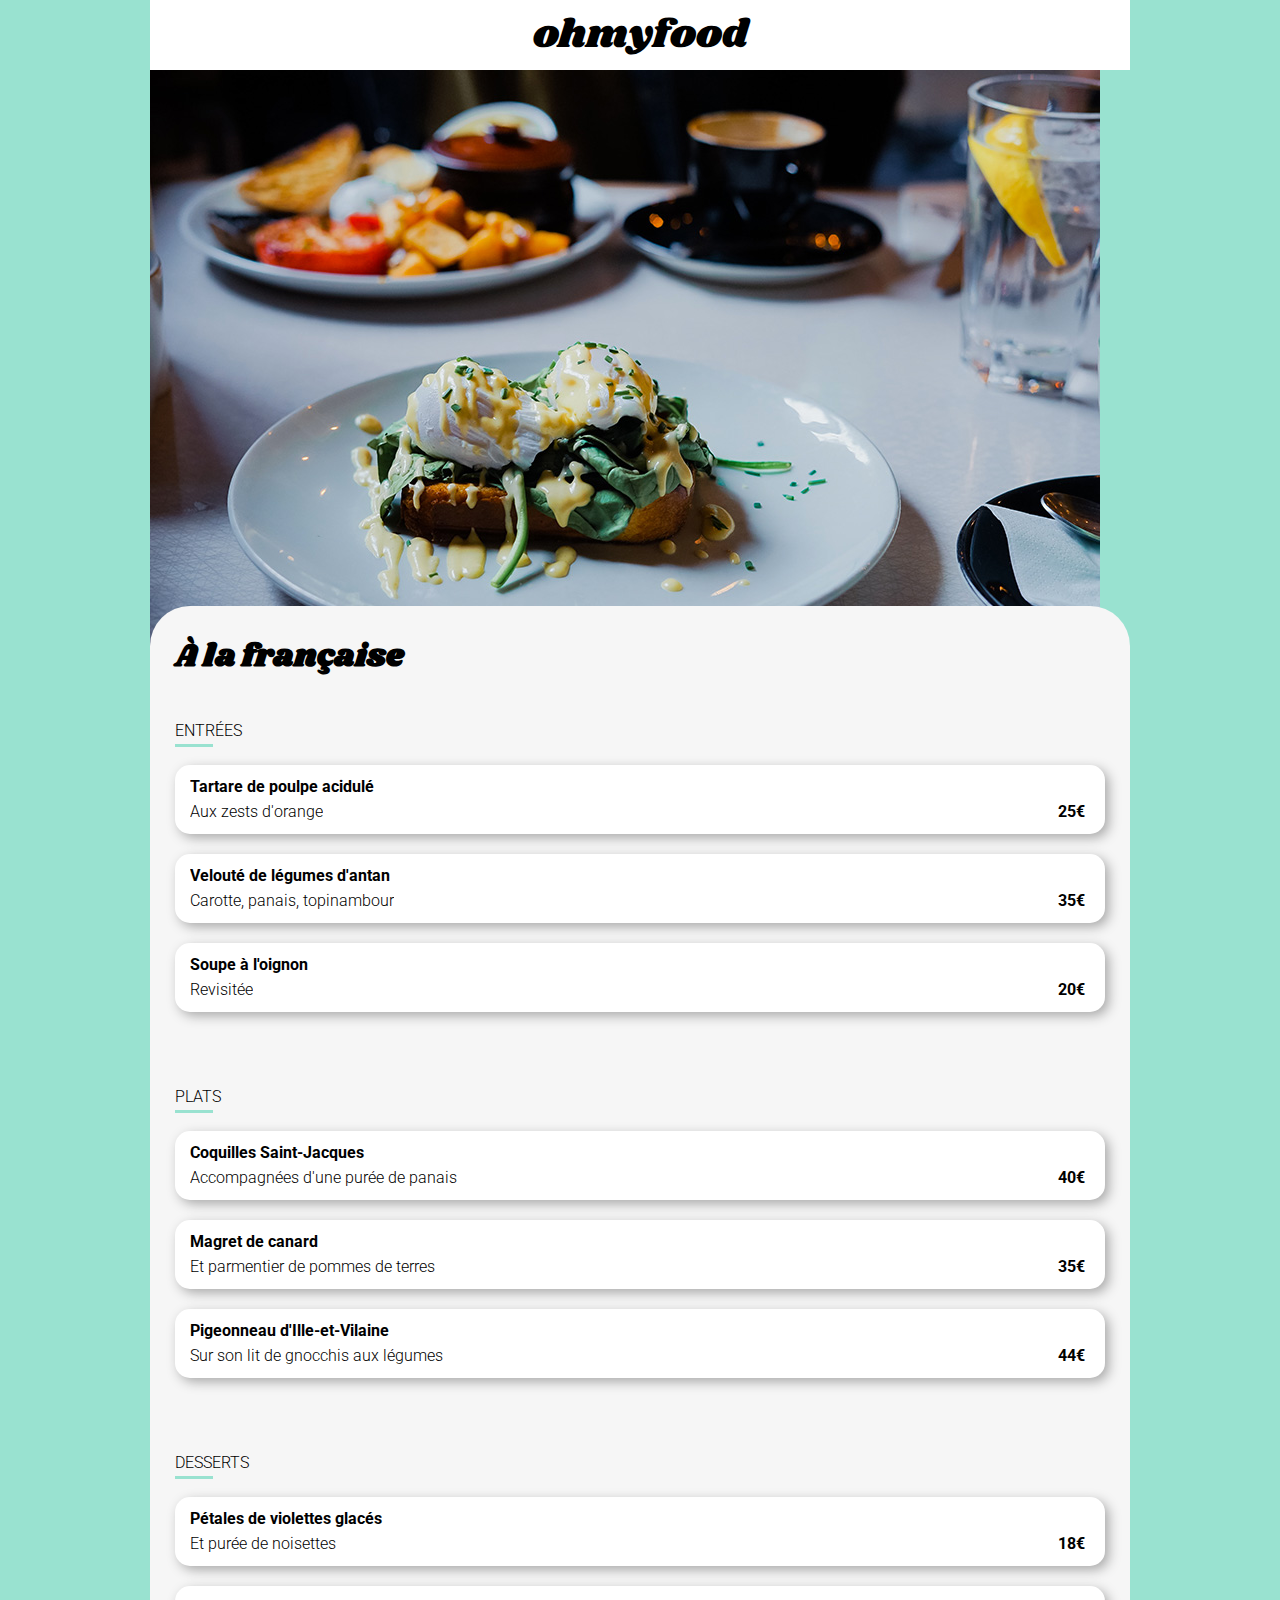
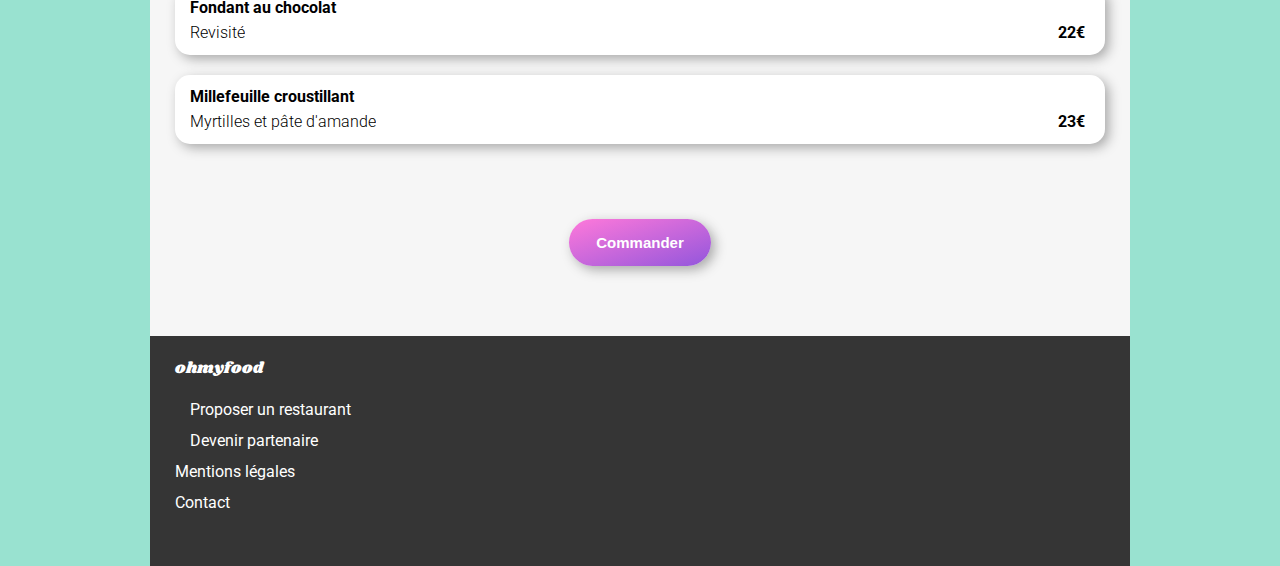
==== commit de775b00: "3/12/21" ====
--- a/menu_a_la_francaise.html
+++ b/menu_a_la_francaise.html
@@ -44,6 +44,7 @@
             </div>
             <div class="trait"></div>
         </div>
+    
         <div class="container_cards">
             <div class="load_2">
                 <div class="card">
@@ -94,6 +95,7 @@
                 </div>        
             </div>
         </div>
+    </div>
         <div class="plats">
             <div class="load_5">
                 <div class="subtitle">
@@ -219,8 +221,8 @@
             <li><a href=""><i class="fas fa-utensils"></i> Proposer un restaurant</a></li>
             <li><a href=""><i class="fas fa-hands-helping"></i> Devenir partenaire</a></li>
             <li><a href="">Mentions légales</a></li>
-            <li><a href="mailto:paul.jacobi.edit@gmail.com?subject=ohmyfood&body=on s'est régalé!">Contact</a></li>
+            <li><a href="mailto:paul.jacobi.edit@gmail.com?subject=ohmyfood&body=yeah!">Contact</a></li>
         </ul>
     </footer>
-    </body>
+</body>
 </html>--- a/css/style.css
+++ b/css/style.css
@@ -85,6 +85,12 @@
 	color: black;
 }
 
+.map {
+	position: absolute;
+	top: 84px;
+	left: 370px;
+}
+
 header .block_resa {
 	padding-top: 25px;
 	padding-bottom: 25px;
@@ -338,20 +344,18 @@
 
 .entrees {
 	background-color: #f6f6f6;
-	margin-bottom: 50px;
 	margin-top: -127px;
 }
 
 .plats {
 	background-color: #f6f6f6;
-	margin-bottom: 50px;
-	margin-top: 60px;
+	padding-top: 50px;
 }
 
 .desserts {
 	background-color: #f6f6f6;
-	margin-bottom: 50px;
-	margin-top: 60px;
+	padding-top: 50px;
+	padding-bottom: 50px;
 }
 
 .container_cards {
@@ -376,6 +380,10 @@
 .desserts figure {
 	width: 100%;
 	padding-right: 20px;
+}
+
+.container_cards {
+	background-color: #f6f6f6;
 }
 
 .card {
@@ -556,8 +564,8 @@
 .order {
 	display: flex;
 	justify-content: center;
-	margin-bottom: 60px;
-
+	background-color: #f6f6f6;
+	padding-bottom: 45px;
 }
 
 footer {
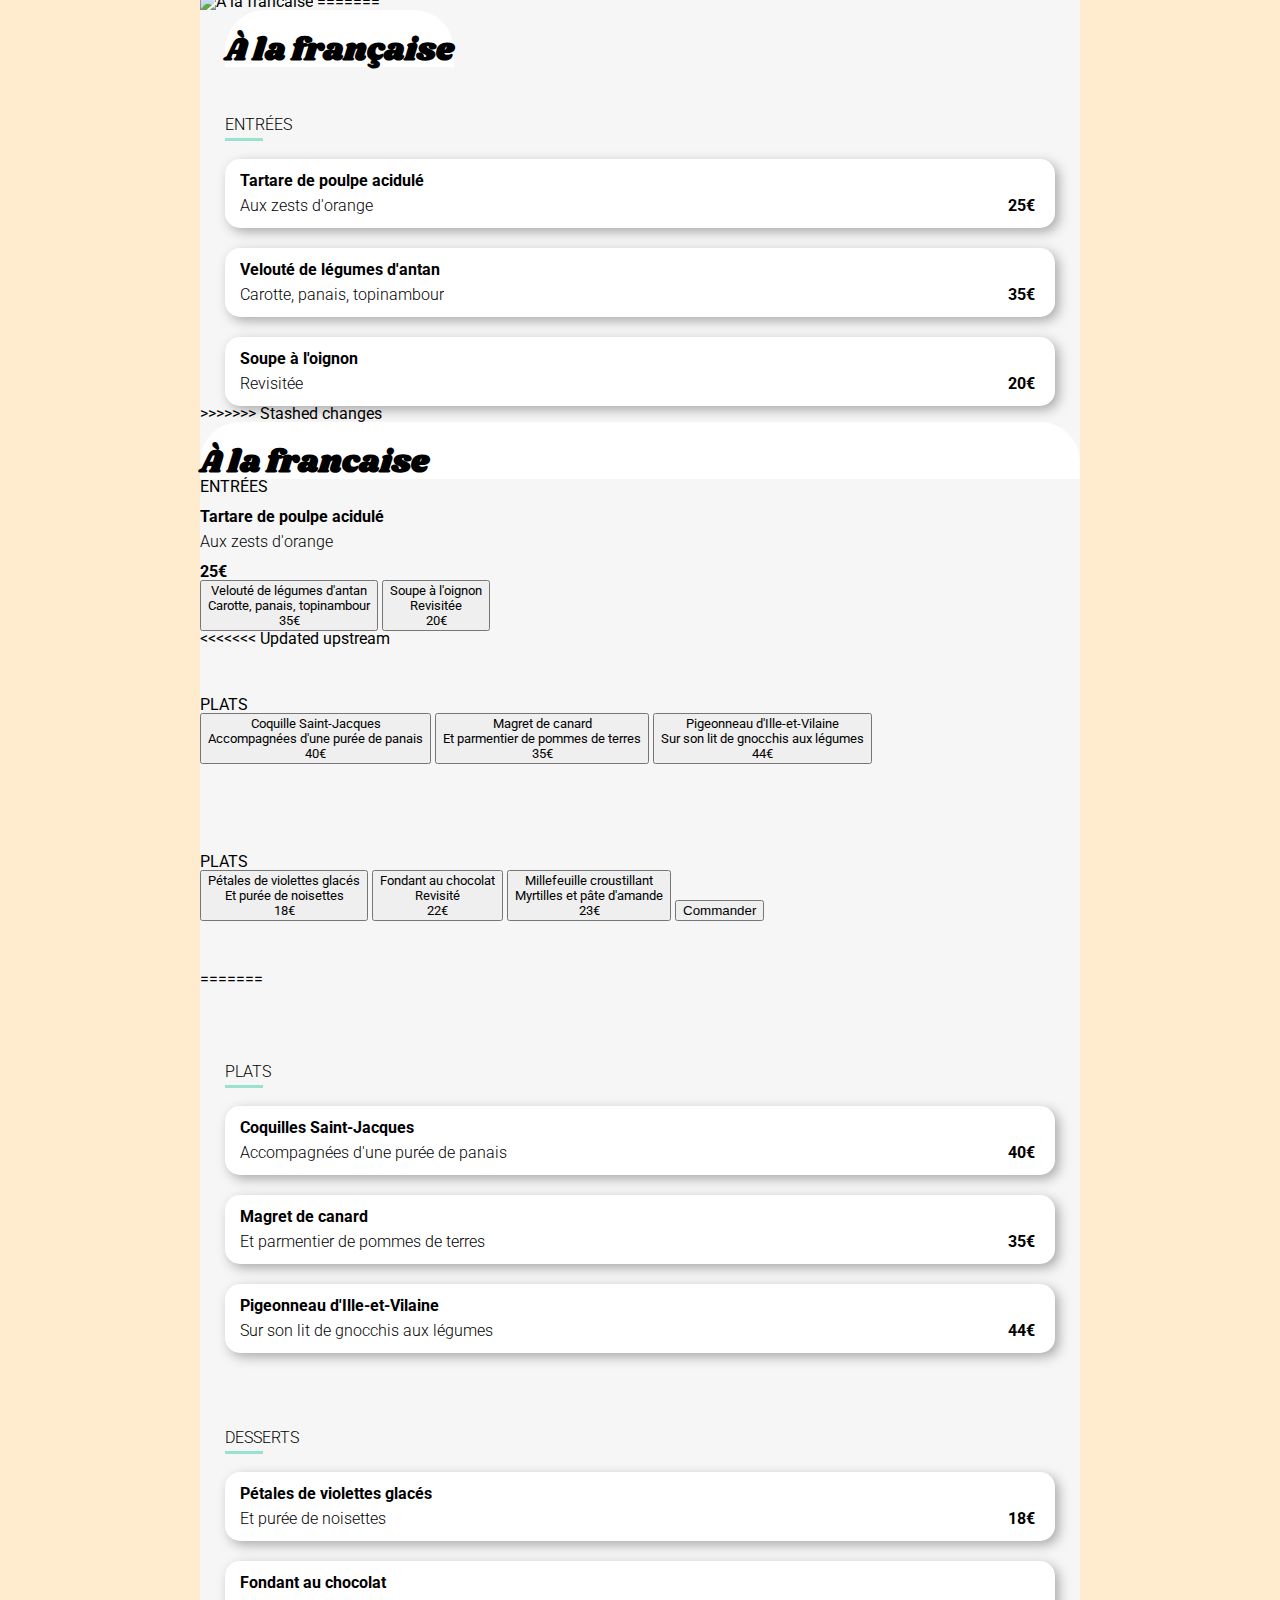
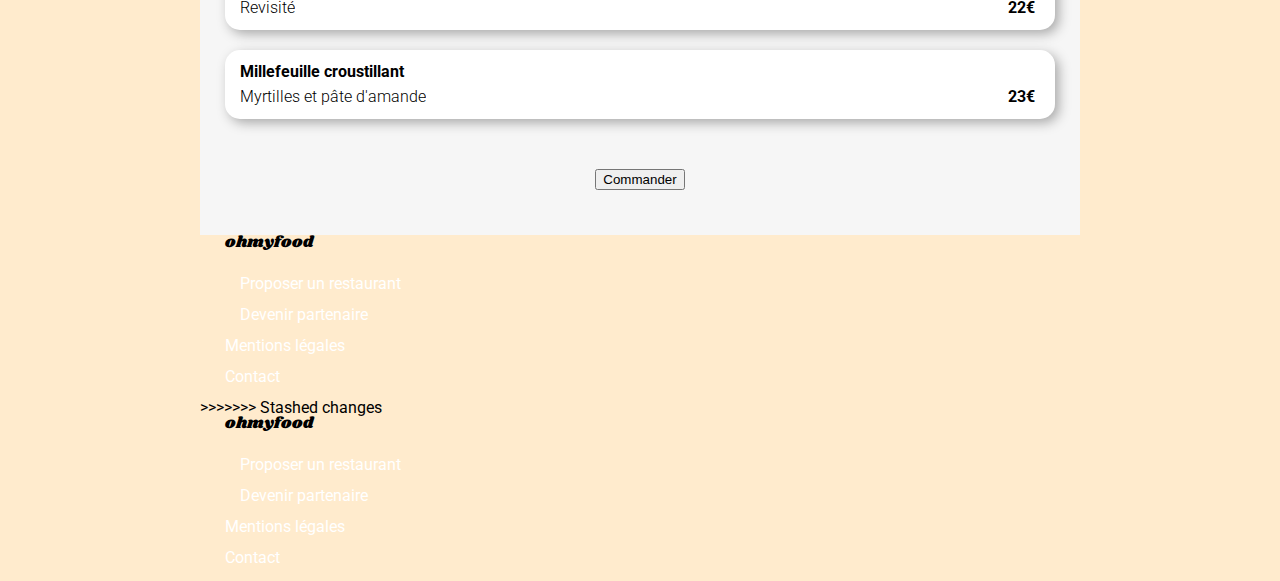
==== commit b3abef18: "merde" ====
--- a/menu_a_la_francaise.html
+++ b/menu_a_la_francaise.html
@@ -4,13 +4,10 @@
 
 <head>
     <meta charset="utf-8" />
-    <meta name="viewport" content="width=device-width">
-
-    <title>à la française</title>
+
+    <title>ohmyfood</title>
 
     <link rel="stylesheet" href="css/style.css" />
-    <link rel="stylesheet" href="css/tablette.css" />
-    <link rel="stylesheet" href="css/phone.css" />
     
     <link rel="stylesheet" href="https://use.fontawesome.com/releases/v5.8.1/css/all.css" integrity="sha384-50oBUHEmvpQ+1lW4y57PTFmhCaXp0ML5d60M1M7uH2+nqUivzIebhndOJK28anvf" crossorigin="anonymous">
 
@@ -20,83 +17,144 @@
     <link href="https://fonts.googleapis.com/css2?family=Roboto:ital,wght@0,100;0,300;0,400;0,500;0,700;0,900;1,100;1,300;1,400;1,500;1,700;1,900&family=Shrikhand&display=swap" rel="stylesheet">
 </head>
 
+<header>
+    <a href="index.html">
+        <div class="block_titre">
+            <i class="fas fa-arrow-left"></i>
+            <h1>ohmyfood</h1>
+        </div>
+    </a>
+</header>
+
 <body>
-    <header>
-        <a href="index.html">
-            <div class="block_titre">
-                <i class="fas fa-arrow-left"></i>
-                <h1>ohmyfood</h1>
-                <div></div>
-            </div>
-        </a>
-    </header>
-    <div class="image_pres">
-        <img src="images/menus/menu_a_la_francaise.jpg" alt="A la francaise">
-    </div>
     <div class="entrees">
+<<<<<<< Updated upstream
+        <div class="image_pres">
+            <img src="images/menus/a_la_francaise_menu.jpg" alt="A la francaise">
+=======
         <div class="block_titre_menu">
             <h2>À la française</h2>
             <i class="fas fa-heart"></i>
         </div>
-        <div class="load_1">
-            <div class="subtitle">
-                <p>ENTRÉES</p>
-            </div>
-            <div class="trait"></div>
-        </div>
+        <div class="cont_1">
+            <div class="load_1">
+                <div class="subtitle">
+                    <p>ENTRÉES</p>
+                </div>
+                <div class="trait"></div>
+            </div>
     
-        <div class="container_cards">
-            <div class="load_2">
-                <div class="card">
-                    <figure>
-                        <div class="nom">
-                            <p>Tartare de poulpe acidulé</p>
-                        </div>
-                        <div class="figdown">
-                            <div class="description"><p>Aux zests d'orange</p></div>
-                            <div class="prix"><p>25€</p></div>
-                        </div>
-                    </figure>
-                    <div class="checkbox">
-                        <i class="fas fa-check-circle"></i>
-                    </div>
-                </div>
-            </div>
-            <div class="load_3">
-                <div class="card">
-                    <figure>
-                        <div class="nom">
-                            <p>Velouté de légumes d'antan</p>
-                        </div>
-                        <div class="figdown">
-                            <div class="description"><p>Carotte, panais, topinambour</p></div>
-                            <div class="prix"><p>35€</p></div>
-                        </div>
-                    </figure>
-                    <div class="checkbox">
-                        <i class="fas fa-check-circle"></i>
-                    </div>
-                </div>
-            </div>           
-            <div class="load_4">
-                <div class="card">
-                    <figure>
-                        <div class="nom">
-                            <p>Soupe à l'oignon</p>
-                        </div>
-                        <div class="figdown">
-                            <div class="description"><p>Revisitée</p></div>
-                            <div class="prix"><p>20€</p></div>
-                        </div>
-                    </figure>
-                    <div class="checkbox">
-                        <i class="fas fa-check-circle"></i>
-                    </div>
-                </div>        
-            </div>
-        </div>
-    </div>
-        <div class="plats">
+            <div class="container_cards">
+                <div class="load_2">
+                    <div class="card">
+                        <figure>
+                            <div class="nom">
+                                <p>Tartare de poulpe acidulé</p>
+                            </div>
+                            <div class="figdown">
+                                <div class="description"><p>Aux zests d'orange</p></div>
+                                <div class="prix"><p>25€</p></div>
+                            </div>
+                        </figure>
+                        <div class="checkbox">
+                            <i class="fas fa-check-circle"></i>
+                        </div>
+                    </div>
+                </div>
+                <div class="load_3">
+                    <div class="card">
+                        <figure>
+                            <div class="nom">
+                                <p>Velouté de légumes d'antan</p>
+                            </div>
+                            <div class="figdown">
+                                <div class="description"><p>Carotte, panais, topinambour</p></div>
+                                <div class="prix"><p>35€</p></div>
+                            </div>
+                        </figure>
+                        <div class="checkbox">
+                            <i class="fas fa-check-circle"></i>
+                        </div>
+                    </div>
+                </div>           
+                <div class="load_4">
+                    <div class="card">
+                        <figure>
+                            <div class="nom">
+                                <p>Soupe à l'oignon</p>
+                            </div>
+                            <div class="figdown">
+                                <div class="description"><p>Revisitée</p></div>
+                                <div class="prix"><p>20€</p></div>
+                            </div>
+                        </figure>
+                        <div class="checkbox">
+                            <i class="fas fa-check-circle"></i>
+                        </div>
+                    </div>        
+                </div>
+            </div>
+>>>>>>> Stashed changes
+        </div>
+        <h2>À la francaise<i class="far fa-heart"></i></h2>
+        <p>ENTRÉES</p>
+        <figure>
+            <div class="nom"><p>Tartare de poulpe acidulé</p></div>
+            <div class="description"><p>Aux zests d'orange</p></div>
+            <div class="prix"><p>25€</p></div>
+        </figure>
+        <button>
+            <div class="nom"><p>Velouté de légumes d'antan</p></div>
+            <div class="description"><p>Carotte, panais, topinambour</p></div>
+            <div class="prix"><p>35€</p></div>
+        </button>
+        <button>
+            <div class="nom"><p>Soupe à l'oignon</p></div>
+            <div class="description"><p>Revisitée</p></div>
+            <div class="prix"><p>20€</p></div>
+        </button>
+    </div>
+<<<<<<< Updated upstream
+    <section class="plats">
+        <p>PLATS</p>
+        <button>
+            <div class="nom"><p>Coquille Saint-Jacques</p></div>
+            <div class="description"><p>Accompagnées d'une purée de panais</p></div>
+            <div class="prix"><p>40€</p></div>
+        </button>
+        <button>
+            <div class="nom"><p>Magret de canard</p></div>
+            <div class="description"><p>Et parmentier de pommes de terres</p></div>
+            <div class="prix"><p>35€</p></div>
+        </button>
+        <button>
+            <div class="nom"><p>Pigeonneau d'Ille-et-Vilaine</p></div>
+            <div class="description"><p>Sur son lit de gnocchis aux légumes</p></div>
+            <div class="prix"><p>44€</p></div>
+        </button>
+    </section>
+    <section class="desserts">
+        <p>PLATS</p>
+        <button>
+            <div class="nom"><p>Pétales de violettes glacés</p></div>
+            <div class="description"><p>Et purée de noisettes</p></div>
+            <div class="prix"><p>18€</p></div>
+        </button>
+        <button>
+            <div class="nom"><p>Fondant au chocolat</p></div>
+            <div class="description"><p>Revisité</p></div>
+            <div class="prix"><p>22€</p></div>
+        </button>
+        <button>
+            <div class="nom"><p>Millefeuille croustillant</p></div>
+            <div class="description"><p>Myrtilles et pâte d'amande</p></div>
+            <div class="prix"><p>23€</p></div>
+        </button>
+        <button>Commander</button>
+    </section>
+=======
+
+    <div class="plats">
             <div class="load_5">
                 <div class="subtitle">
                     <p>PLATS</p>
@@ -153,6 +211,7 @@
                 </div>        
             </div>
         </div>
+    </div>
     <div class="desserts">
         <div class="load_9">
             <div class="subtitle">
@@ -211,7 +270,7 @@
             </div>       
         </div>
     </div>
-    </div>
+        </div>
     <div class="order">
         <input type="submit" value="Commander" class="searchButton">
     </div>
@@ -224,5 +283,15 @@
             <li><a href="mailto:paul.jacobi.edit@gmail.com?subject=ohmyfood&body=yeah!">Contact</a></li>
         </ul>
     </footer>
+>>>>>>> Stashed changes
 </body>
-</html>+
+<footer>
+    <h1>ohmyfood</h1>
+    <ul>
+        <li><a href=""><i class="fas fa-utensils"></i> Proposer un restaurant</a></li>
+        <li><a href=""><i class="fas fa-hands-helping"></i> Devenir partenaire</a></li>
+        <li><a href="">Mentions légales</a></li>
+        <li><a href="">Contact</a></li>
+    </ul>
+</footer>--- a/css/style.css
+++ b/css/style.css
@@ -43,15 +43,16 @@
 }
 
 body { 
-	background-color: #99E2D0;
+	background-color: blanchedalmond;
 	font-family: Roboto;
-	margin-left: 150px;
-	margin-right: 150px;
+	margin-left: 200px;
+	margin-right: 200px;
 }
 
 body header {
 	margin-top: 0px;
 }
+
 
 h2 {
 	font-family: Roboto;
@@ -68,14 +69,23 @@
 	padding-bottom: 15px;
 	background-color: #fff;
 	padding-top: 15px;
+<<<<<<< Updated upstream
+}
+
+.block_titre h1 {
+	position: relative;
+=======
 	display: flex;
 	flex-direction: row;
 	justify-content: space-around;
 	align-items: center;
-
+>>>>>>> Stashed changes
 }
 
 .block_titre i {
+	position: absolute;
+	left: 260px;
+	bottom: 395px;
 	color: #353535;
 	font-size: 28px;
 }
@@ -85,10 +95,27 @@
 	color: black;
 }
 
-.map {
-	position: absolute;
-	top: 84px;
-	left: 370px;
+header .searchBox {
+	position: relative;
+	width: 100%;
+	padding-bottom: 15px;
+	padding-top: 15px;
+	text-align: center;
+	border: none;
+	background-color: #eaeaea;
+	color: #353535;
+	outline: 0;
+	-webkit-box-shadow: inset 0 12px 13px -20px rgba(0,0,0,0.8);
+    -moz-box-shadow: inset 0 12px 16px -20px rgba(0,0,0,0.8);
+    box-shadow: inset 0 12px 16px -20px rgba(0,0,0,0.8);
+}
+
+.input_container i {
+	position:absolute; 
+	left: 420px; 
+	top: 85px; 
+	padding: 9px 8px; 
+	color: #353535;
 }
 
 header .block_resa {
@@ -107,24 +134,37 @@
 	padding-bottom: 15px;
 }
 
-.searchButton {
-	background-color: #FF79DA;
-	background: linear-gradient(to bottom right, #FF79DA, #9356dc);
+header .block_resa .searchButton {
+	background-color: #e671da;
+	background: linear-gradient(to bottom right, #ef74da, #9d59dc);
 	border: none;
 	border-radius: 25px;
-	padding: 15px 27px;
+	padding: 15px;
+	padding-right: 18px;
+	padding-left: 18px;
 	font-size: 15px;
 	color: white;
 	box-shadow: 4px 4px 12px #aaa;
 	font-weight: bold;
 	cursor: pointer;
-	margin-top: 25px;
-	margin-bottom: 25px;
-}
-
-.searchButton:hover {
-	filter: brightness(115%);
-	box-shadow: 5px 5px 12px rgb(128, 128, 128);
+}
+
+.image_pres img {
+	max-width: 100%;
+	max-height: 100%;
+	margin-top: 0;
+}
+
+.entrees {
+	padding-top: 25px;
+	background-color: #fff;
+}
+
+.entrees h2 {
+	padding-top: 25px;
+	border-top-left-radius: 40px;
+	border-top-right-radius: 40px;
+	background-color: #fff;
 }
 
 section {
@@ -195,6 +235,18 @@
 	margin-top: 25px;
 }
 
+.desktop {
+	display: flex;
+	flex-direction: row;
+	flex-wrap: wrap;
+	justify-content: center;
+}
+
+main figure {
+	width: 440px;
+	height: auto;
+}
+
 main {
 	background-color: #f6f6f6;
 	padding-top: 35px;
@@ -214,7 +266,7 @@
 	margin-left: 25px;
 	margin-right: 25px;
 	margin-bottom: 25px;
-	max-width: 100%;
+	width: 370px;
 	height: auto;
 	box-shadow: 4px 4px 12px #aaa;
 }
@@ -224,7 +276,7 @@
 }
 
 main img {
-	max-width: 100%;
+	width: 370px;
 	height: auto;
 	border-top-left-radius: 15px;
 	border-top-right-radius: 15px;
@@ -234,34 +286,46 @@
 	text-decoration: none;
 }
 
-main figcaption {
-	display: flex;
-	justify-content: space-between;
-	padding: 18px;
-}
-
 main h3 {
 	color: black;
 	font-weight: bold;
-	margin-bottom: 8px;
+	text-align: left;
+	padding-left: 15px;
+	padding-top: 14px;
 }
 
 main p {
 	color: black;
 	font-weight: 300;
+	text-align: left;
+	padding-left: 15px;
+	padding-bottom: 15px;
+	margin-top: -15px;
 }
 
 main i {
 	font-size: 24px;
+<<<<<<< Updated upstream
+	text-align: right;
+	margin-right: -280px;
+	color: grey;
+=======
 	color: #fff;
 	-webkit-text-stroke-width: 1px;
 	-webkit-text-stroke-color: black;
 }
 
 main i:hover {
-	color: #9356DC;
-	-webkit-text-stroke-width: 1px;
-	-webkit-text-stroke-color: #9356DC;
+	font-size: 24px;
+	color: #9c47fc;
+	display: block;
+	background: -webkit-linear-gradient(#9356dc, #FF79DA);
+	-webkit-background-clip: text;
+	-webkit-text-fill-color: transparent;
+	-webkit-text-stroke-color: #fff;
+	transition: 0.3s;
+	-webkit-text-stroke-width: none;
+>>>>>>> Stashed changes
 }
 
 main .image {
@@ -269,10 +333,10 @@
 }
 
 main .image .sticker {
-	z-index: 1;
+    z-index: 1;
     position: absolute;
 	right: 13px;
-	top: 20px;
+	top: 30px;
 }
 
 main .image .sticker p {
@@ -286,7 +350,11 @@
 	border-radius: 2px;
 }
 
+<<<<<<< Updated upstream
+=======
 .image_pres img {
+	width: 1000px;
+	height: auto;
 	max-width: 100%;
 	position: relative;
 	z-index: 0;
@@ -323,10 +391,15 @@
 }
 
 .block_titre_menu i:hover {
-	color: #9356DC;
-	-webkit-text-stroke-width: 1px;
-	-webkit-text-stroke-color: #9356DC;
-	cursor: pointer;
+	font-size: 24px;
+	color: #9c47fc;
+	display: block;
+	background: -webkit-linear-gradient(#9356dc, #FF79DA);
+	-webkit-background-clip: text;
+	-webkit-text-fill-color: transparent;
+	-webkit-text-stroke-color: #fff;
+	transition: 0.3s;
+	-webkit-text-stroke-width: none;
 }
 
 .subtitle p {
@@ -568,12 +641,12 @@
 	padding-bottom: 45px;
 }
 
+>>>>>>> Stashed changes
 footer {
 	padding-top: 25px;
-	padding-bottom: 40px;
+	padding-bottom: 35px;
 	background-color: #353535;
 	color: white;
-	margin-bottom: -50px;
 }
 
 footer h1 {
@@ -600,4 +673,4 @@
 
 footer i {
 	padding-right: 15px;
-}
+}